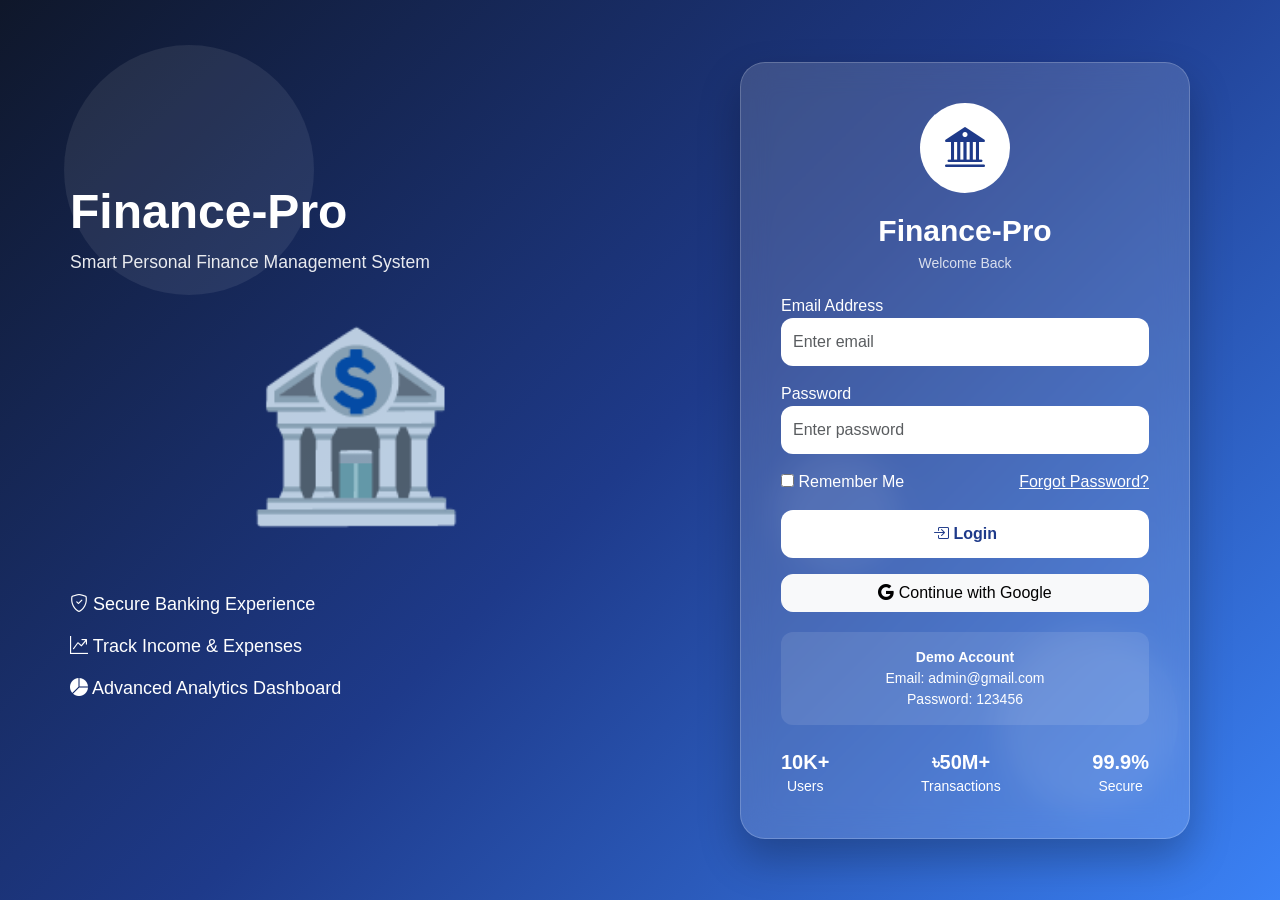
==== index.html @ d0c1fb9c "Too many major changes and add functional updates" ====
<!DOCTYPE html>
<html lang="en">

<head>
    <meta charset="UTF-8">
    <meta name="viewport" content="width=device-width, initial-scale=1.0">
    <title>Finance-Pro | Login</title>

    <link href="https://cdn.jsdelivr.net/npm/bootstrap@5.3.8/dist/css/bootstrap.min.css" rel="stylesheet">

    <link rel="stylesheet"
        href="https://cdn.jsdelivr.net/npm/bootstrap-icons@1.11.3/font/bootstrap-icons.min.css">

    <style>
        *{
            margin:0;
            padding:0;
            box-sizing:border-box;
        }

        body{
            min-height:100vh;
            font-family:'Segoe UI',sans-serif;
            background:linear-gradient(
                135deg,
                #0f172a,
                #1e3a8a,
                #3b82f6
            );
            overflow:hidden;
        }

        .circle{
            position:absolute;
            border-radius:50%;
            background:rgba(255,255,255,.08);
            animation:float 8s ease-in-out infinite;
        }

        .circle1{
            width:250px;
            height:250px;
            top:5%;
            left:5%;
        }

        .circle2{
            width:180px;
            height:180px;
            bottom:10%;
            right:8%;
            animation-delay:2s;
        }

        .circle3{
            width:120px;
            height:120px;
            top:50%;
            right:30%;
            animation-delay:4s;
        }

        @keyframes float{
            0%,100%{
                transform:translateY(0);
            }
            50%{
                transform:translateY(-25px);
            }
        }

        .login-page{
            min-height:100vh;
            display:flex;
            align-items:center;
            justify-content:center;
            padding:30px;
            position:relative;
            z-index:2;
        }

        .left-panel{
            flex:1;
            color:white;
            padding:40px;
        }

        .left-panel h1{
            font-size:3rem;
            font-weight:700;
        }

        .left-panel p{
            font-size:1.1rem;
            opacity:.9;
        }

        .feature-box{
            margin-top:30px;
        }

        .feature-box div{
            margin-bottom:15px;
            font-size:18px;
        }

        .illustration{
            font-size:180px;
            text-align:center;
            opacity:.9;
            animation:float 5s ease-in-out infinite;
        }

        .right-panel{
            flex:1;
            display:flex;
            justify-content:center;
        }

        .login-card{
            width:100%;
            max-width:450px;
            background:rgba(255,255,255,.15);
            backdrop-filter:blur(15px);
            border:1px solid rgba(255,255,255,.2);
            border-radius:25px;
            padding:40px;
            color:white;
            box-shadow:0 20px 40px rgba(0,0,0,.25);
        }

        .logo{
            text-align:center;
            margin-bottom:20px;
        }

        .logo-icon{
            width:90px;
            height:90px;
            margin:auto;
            border-radius:50%;
            display:flex;
            justify-content:center;
            align-items:center;
            font-size:40px;
            background:white;
            color:#1e3a8a;
        }

        .brand{
            margin-top:15px;
            font-size:30px;
            font-weight:700;
        }

        .subtitle{
            opacity:.8;
            font-size:14px;
        }

        .form-control{
            border:none;
            border-radius:12px;
            padding:12px;
        }

        .login-btn{
            background:white;
            color:#1e3a8a;
            border:none;
            border-radius:12px;
            padding:12px;
            font-weight:700;
        }

        .login-btn:hover{
            transform:translateY(-2px);
        }

        .google-btn{
            border-radius:12px;
        }

        .stats{
            display:flex;
            justify-content:space-between;
            text-align:center;
            margin-top:25px;
        }

        .stats h5{
            margin-bottom:0;
            font-weight:700;
        }

        .demo-box{
            margin-top:20px;
            padding:15px;
            background:rgba(255,255,255,.1);
            border-radius:12px;
            text-align:center;
            font-size:14px;
        }

        @media(max-width:991px){

            .left-panel{
                display:none;
            }

            .right-panel{
                flex:unset;
                width:100%;
            }
        }
    </style>
</head>

<body>

    <div class="circle circle1"></div>
    <div class="circle circle2"></div>
    <div class="circle circle3"></div>

    <div class="login-page">

        <div class="left-panel">

            <h1>Finance-Pro</h1>

            <p>
                Smart Personal Finance Management System
            </p>

            <div class="illustration">
                🏦
            </div>

            <div class="feature-box">

                <div>
                    <i class="bi bi-shield-check"></i>
                    Secure Banking Experience
                </div>

                <div>
                    <i class="bi bi-graph-up-arrow"></i>
                    Track Income & Expenses
                </div>

                <div>
                    <i class="bi bi-pie-chart-fill"></i>
                    Advanced Analytics Dashboard
                </div>

            </div>

        </div>

        <div class="right-panel">

            <div class="login-card">

                <div class="logo">

                    <div class="logo-icon">
                        <i class="bi bi-bank2"></i>
                    </div>

                    <div class="brand">
                        Finance-Pro
                    </div>

                    <div class="subtitle">
                        Welcome Back
                    </div>

                </div>

                <div class="mb-3">

                    <label>Email Address</label>

                    <input
                    id="email"
                    type="email"
                    class="form-control"
                    placeholder="Enter email">

                </div>

                <div class="mb-3">

                    <label>Password</label>

                    <input
                    id="password"
                    type="password"
                    class="form-control"
                    placeholder="Enter password">

                </div>

                <div class="d-flex justify-content-between mb-3">

                    <div>

                        <input type="checkbox">

                        Remember Me

                    </div>

                    <a href="#" class="text-white">
                        Forgot Password?
                    </a>

                </div>

                <button
                id="loginBtn"
                class="btn login-btn w-100">

                    <i class="bi bi-box-arrow-in-right"></i>

                    Login

                </button>

                <button
                class="btn btn-light w-100 mt-3 google-btn">

                    <i class="bi bi-google"></i>

                    Continue with Google

                </button>

                <div class="demo-box">

                    <strong>Demo Account</strong>

                    <br>

                    Email: admin@gmail.com

                    <br>

                    Password: 123456

                </div>

                <div class="stats">

                    <div>
                        <h5>10K+</h5>
                        <small>Users</small>
                    </div>

                    <div>
                        <h5>৳50M+</h5>
                        <small>Transactions</small>
                    </div>

                    <div>
                        <h5>99.9%</h5>
                        <small>Secure</small>
                    </div>

                </div>

            </div>

        </div>

    </div>

    <script src="js/auth.js"></script>

</body>

</html>
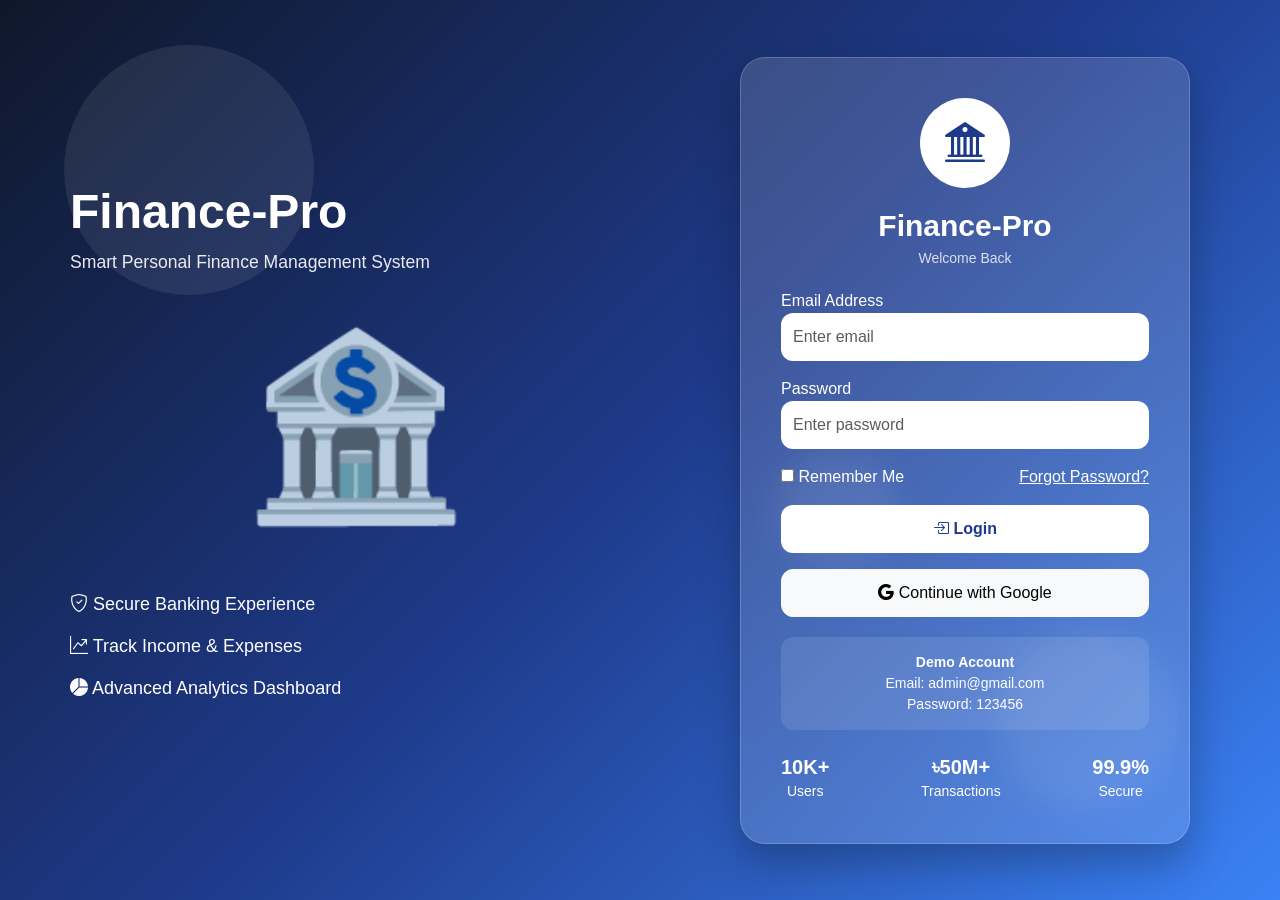
==== commit 23334d8e: "just making the responsive web in the login page" ====
--- a/index.html
+++ b/index.html
@@ -1,4 +1,3 @@
-
 <!DOCTYPE html>
 <html lang="en">
 
@@ -9,212 +8,10 @@
 
     <link href="https://cdn.jsdelivr.net/npm/bootstrap@5.3.8/dist/css/bootstrap.min.css" rel="stylesheet">
 
-    <link rel="stylesheet"
-        href="https://cdn.jsdelivr.net/npm/bootstrap-icons@1.11.3/font/bootstrap-icons.min.css">
+    <link rel="stylesheet" href="https://cdn.jsdelivr.net/npm/bootstrap-icons@1.11.3/font/bootstrap-icons.min.css">
 
-    <style>
-        *{
-            margin:0;
-            padding:0;
-            box-sizing:border-box;
-        }
+    <link rel="stylesheet" href="styles.css">
 
-        body{
-            min-height:100vh;
-            font-family:'Segoe UI',sans-serif;
-            background:linear-gradient(
-                135deg,
-                #0f172a,
-                #1e3a8a,
-                #3b82f6
-            );
-            overflow:hidden;
-        }
-
-        .circle{
-            position:absolute;
-            border-radius:50%;
-            background:rgba(255,255,255,.08);
-            animation:float 8s ease-in-out infinite;
-        }
-
-        .circle1{
-            width:250px;
-            height:250px;
-            top:5%;
-            left:5%;
-        }
-
-        .circle2{
-            width:180px;
-            height:180px;
-            bottom:10%;
-            right:8%;
-            animation-delay:2s;
-        }
-
-        .circle3{
-            width:120px;
-            height:120px;
-            top:50%;
-            right:30%;
-            animation-delay:4s;
-        }
-
-        @keyframes float{
-            0%,100%{
-                transform:translateY(0);
-            }
-            50%{
-                transform:translateY(-25px);
-            }
-        }
-
-        .login-page{
-            min-height:100vh;
-            display:flex;
-            align-items:center;
-            justify-content:center;
-            padding:30px;
-            position:relative;
-            z-index:2;
-        }
-
-        .left-panel{
-            flex:1;
-            color:white;
-            padding:40px;
-        }
-
-        .left-panel h1{
-            font-size:3rem;
-            font-weight:700;
-        }
-
-        .left-panel p{
-            font-size:1.1rem;
-            opacity:.9;
-        }
-
-        .feature-box{
-            margin-top:30px;
-        }
-
-        .feature-box div{
-            margin-bottom:15px;
-            font-size:18px;
-        }
-
-        .illustration{
-            font-size:180px;
-            text-align:center;
-            opacity:.9;
-            animation:float 5s ease-in-out infinite;
-        }
-
-        .right-panel{
-            flex:1;
-            display:flex;
-            justify-content:center;
-        }
-
-        .login-card{
-            width:100%;
-            max-width:450px;
-            background:rgba(255,255,255,.15);
-            backdrop-filter:blur(15px);
-            border:1px solid rgba(255,255,255,.2);
-            border-radius:25px;
-            padding:40px;
-            color:white;
-            box-shadow:0 20px 40px rgba(0,0,0,.25);
-        }
-
-        .logo{
-            text-align:center;
-            margin-bottom:20px;
-        }
-
-        .logo-icon{
-            width:90px;
-            height:90px;
-            margin:auto;
-            border-radius:50%;
-            display:flex;
-            justify-content:center;
-            align-items:center;
-            font-size:40px;
-            background:white;
-            color:#1e3a8a;
-        }
-
-        .brand{
-            margin-top:15px;
-            font-size:30px;
-            font-weight:700;
-        }
-
-        .subtitle{
-            opacity:.8;
-            font-size:14px;
-        }
-
-        .form-control{
-            border:none;
-            border-radius:12px;
-            padding:12px;
-        }
-
-        .login-btn{
-            background:white;
-            color:#1e3a8a;
-            border:none;
-            border-radius:12px;
-            padding:12px;
-            font-weight:700;
-        }
-
-        .login-btn:hover{
-            transform:translateY(-2px);
-        }
-
-        .google-btn{
-            border-radius:12px;
-        }
-
-        .stats{
-            display:flex;
-            justify-content:space-between;
-            text-align:center;
-            margin-top:25px;
-        }
-
-        .stats h5{
-            margin-bottom:0;
-            font-weight:700;
-        }
-
-        .demo-box{
-            margin-top:20px;
-            padding:15px;
-            background:rgba(255,255,255,.1);
-            border-radius:12px;
-            text-align:center;
-            font-size:14px;
-        }
-
-        @media(max-width:991px){
-
-            .left-panel{
-                display:none;
-            }
-
-            .right-panel{
-                flex:unset;
-                width:100%;
-            }
-        }
-    </style>
 </head>
 
 <body>
@@ -224,6 +21,7 @@
     <div class="circle circle3"></div>
 
     <div class="login-page">
+
 
         <div class="left-panel">
 
@@ -282,11 +80,7 @@
 
                     <label>Email Address</label>
 
-                    <input
-                    id="email"
-                    type="email"
-                    class="form-control"
-                    placeholder="Enter email">
+                    <input id="email" type="email" class="form-control" placeholder="Enter email">
 
                 </div>
 
@@ -294,11 +88,7 @@
 
                     <label>Password</label>
 
-                    <input
-                    id="password"
-                    type="password"
-                    class="form-control"
-                    placeholder="Enter password">
+                    <input id="password" type="password" class="form-control" placeholder="Enter password">
 
                 </div>
 
@@ -318,9 +108,7 @@
 
                 </div>
 
-                <button
-                id="loginBtn"
-                class="btn login-btn w-100">
+                <button id="loginBtn" class="btn login-btn w-100">
 
                     <i class="bi bi-box-arrow-in-right"></i>
 
@@ -328,8 +116,7 @@
 
                 </button>
 
-                <button
-                class="btn btn-light w-100 mt-3 google-btn">
+                <button class="btn btn-light w-100 mt-3 google-btn">
 
                     <i class="bi bi-google"></i>
 
@@ -380,4 +167,4 @@
 
 </body>
 
-</html>
+</html>
--- a/styles.css
+++ b/styles.css
@@ -0,0 +1,376 @@
+
+*{
+    margin:0;
+    padding:0;
+    box-sizing:border-box;
+}
+
+body{
+    min-height:100vh;
+    font-family:'Segoe UI',sans-serif;
+
+    background:linear-gradient(
+        135deg,
+        #0f172a,
+        #1e3a8a,
+        #3b82f6
+    );
+
+    overflow-x:hidden;
+    overflow-y:auto;
+}
+
+/* Floating Background */
+
+.circle{
+    position:absolute;
+    border-radius:50%;
+    background:rgba(255,255,255,.08);
+    animation:float 8s ease-in-out infinite;
+}
+
+.circle1{
+    width:250px;
+    height:250px;
+    top:5%;
+    left:5%;
+}
+
+.circle2{
+    width:180px;
+    height:180px;
+    bottom:10%;
+    right:8%;
+    animation-delay:2s;
+}
+
+.circle3{
+    width:120px;
+    height:120px;
+    top:50%;
+    right:30%;
+    animation-delay:4s;
+}
+
+@keyframes float{
+
+    0%,100%{
+        transform:translateY(0);
+    }
+
+    50%{
+        transform:translateY(-25px);
+    }
+
+}
+
+.login-page{
+
+    min-height:100vh;
+
+    display:flex;
+
+    align-items:center;
+
+    justify-content:center;
+
+    padding:30px;
+
+    position:relative;
+
+    z-index:2;
+}
+
+/* Left Side */
+
+.left-panel{
+
+    flex:1;
+
+    color:white;
+
+    padding:40px;
+}
+
+.left-panel h1{
+
+    font-size:3rem;
+
+    font-weight:700;
+}
+
+.left-panel p{
+
+    font-size:1.1rem;
+
+    opacity:.9;
+}
+
+.feature-box{
+
+    margin-top:30px;
+}
+
+.feature-box div{
+
+    margin-bottom:15px;
+
+    font-size:18px;
+}
+
+.illustration{
+
+    font-size:180px;
+
+    text-align:center;
+
+    opacity:.9;
+
+    animation:float 5s ease-in-out infinite;
+}
+
+/* Right Side */
+
+.right-panel{
+
+    flex:1;
+
+    display:flex;
+
+    justify-content:center;
+}
+
+.login-card{
+
+    width:100%;
+
+    max-width:450px;
+
+    background:rgba(255,255,255,.15);
+
+    backdrop-filter:blur(15px);
+
+    border:1px solid rgba(255,255,255,.2);
+
+    border-radius:25px;
+
+    padding:40px;
+
+    color:white;
+
+    box-shadow:0 20px 40px rgba(0,0,0,.25);
+}
+
+.logo{
+
+    text-align:center;
+
+    margin-bottom:20px;
+}
+
+.logo-icon{
+
+    width:90px;
+
+    height:90px;
+
+    margin:auto;
+
+    border-radius:50%;
+
+    display:flex;
+
+    justify-content:center;
+
+    align-items:center;
+
+    font-size:40px;
+
+    background:white;
+
+    color:#1e3a8a;
+}
+
+.brand{
+
+    margin-top:15px;
+
+    font-size:30px;
+
+    font-weight:700;
+}
+
+.subtitle{
+
+    opacity:.8;
+
+    font-size:14px;
+}
+
+.form-control{
+
+    border:none;
+
+    border-radius:12px;
+
+    padding:12px;
+}
+
+.login-btn{
+
+    background:white;
+
+    color:#1e3a8a;
+
+    border:none;
+
+    border-radius:12px;
+
+    height:48px;
+
+    font-weight:700;
+}
+
+.google-btn{
+
+    border-radius:12px;
+
+    height:48px;
+}
+
+.stats{
+
+    display:flex;
+
+    justify-content:space-between;
+
+    text-align:center;
+
+    margin-top:25px;
+}
+
+.stats h5{
+
+    margin-bottom:0;
+
+    font-weight:700;
+}
+
+.demo-box{
+
+    margin-top:20px;
+
+    padding:15px;
+
+    background:rgba(255,255,255,.1);
+
+    border-radius:12px;
+
+    text-align:center;
+
+    font-size:14px;
+}
+
+/* Tablet */
+
+@media(max-width:991px){
+
+    .left-panel{
+
+        display:none;
+    }
+
+    .right-panel{
+
+        width:100%;
+    }
+
+    .login-card{
+
+        width:95%;
+
+        max-width:500px;
+    }
+
+}
+
+/* Mobile */
+
+@media(max-width:768px){
+
+    .login-page{
+
+        min-height:auto;
+
+        padding:20px 15px;
+    }
+
+    .login-card{
+
+        width:100%;
+
+        max-width:100%;
+
+        padding:25px;
+    }
+
+    .logo-icon{
+
+        width:70px;
+        height:70px;
+
+        font-size:30px;
+    }
+
+    .brand{
+
+        font-size:2rem;
+    }
+
+    .stats{
+
+        gap:10px;
+    }
+
+}
+
+/* Small Mobile */
+
+@media(max-width:480px){
+
+    .login-card{
+
+        padding:20px;
+    }
+
+    .brand{
+
+        font-size:1.7rem;
+    }
+
+    .stats{
+
+        flex-wrap:wrap;
+
+        justify-content:center;
+
+        gap:15px;
+    }
+
+    .stats div{
+
+        flex:1 1 30%;
+
+        min-width:80px;
+    }
+
+    .d-flex.justify-content-between{
+
+        flex-direction:column;
+
+        gap:10px;
+
+        align-items:flex-start;
+    }
+
+}
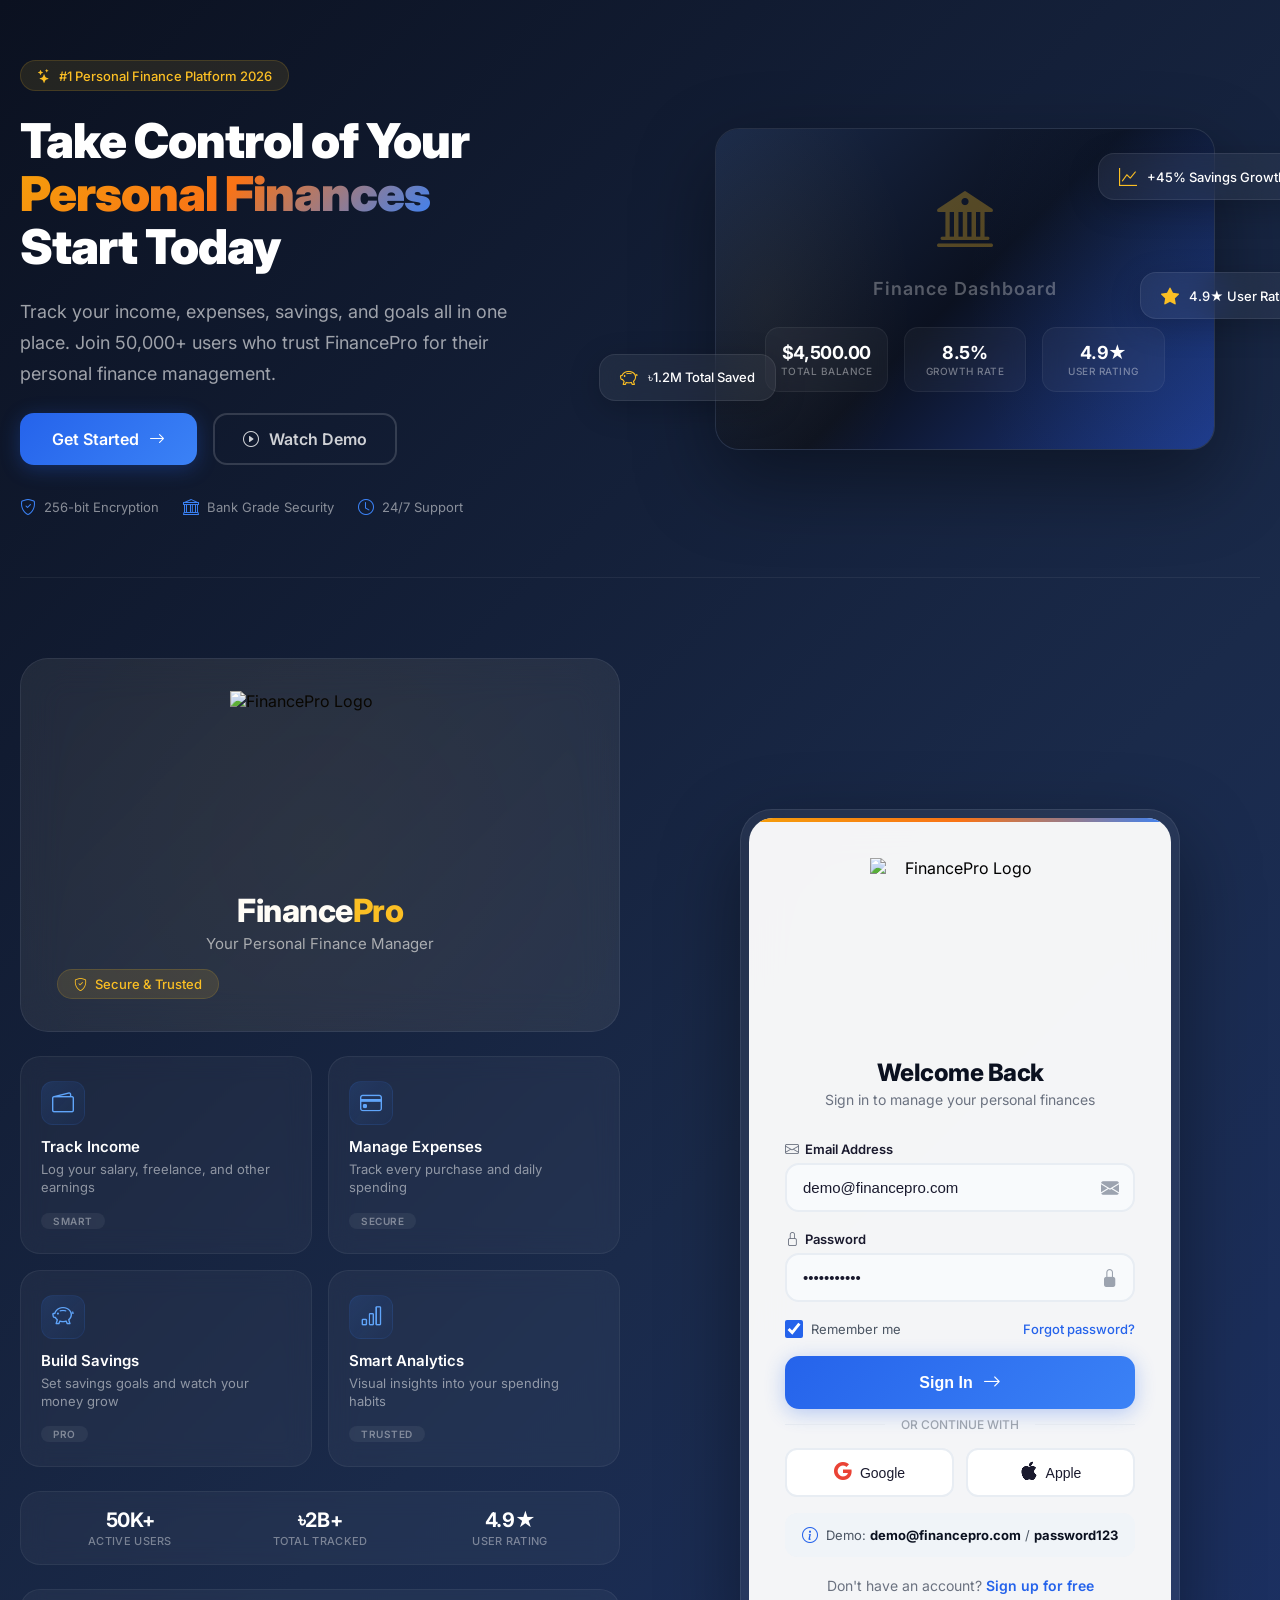
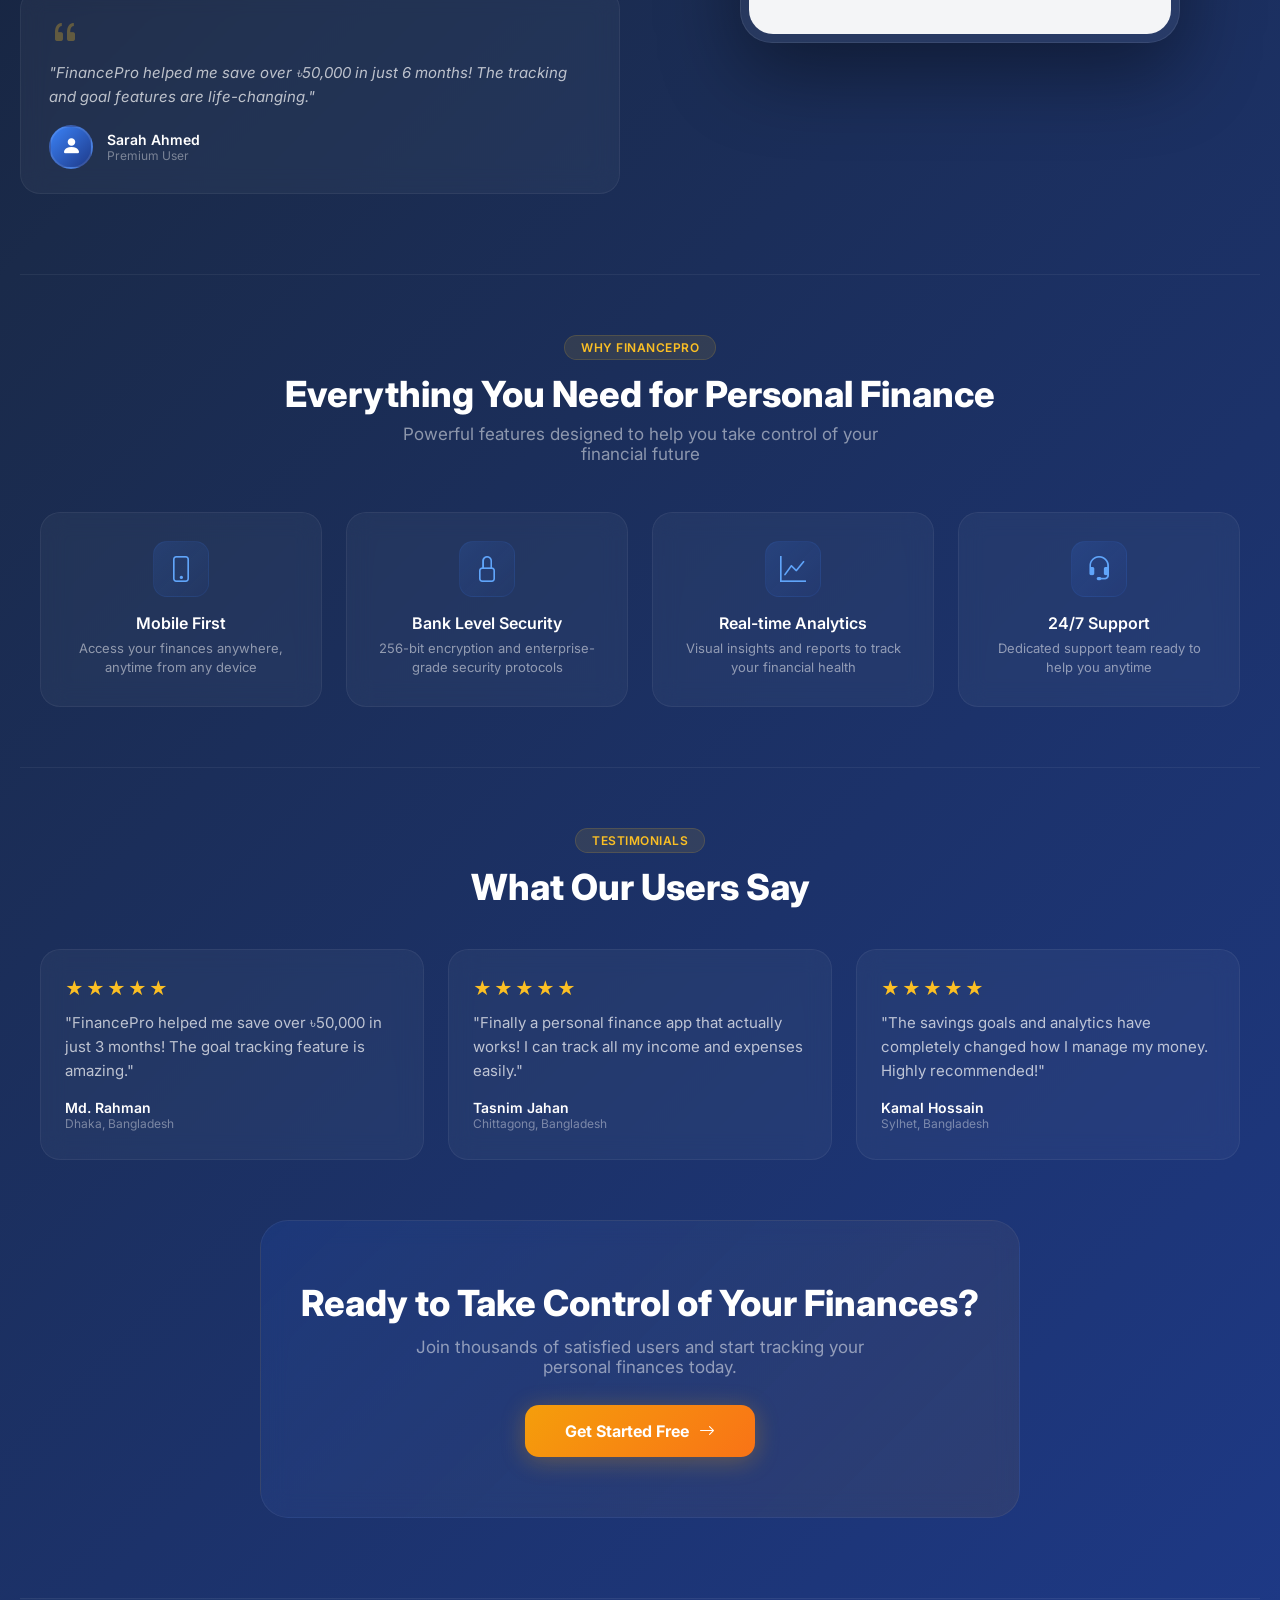
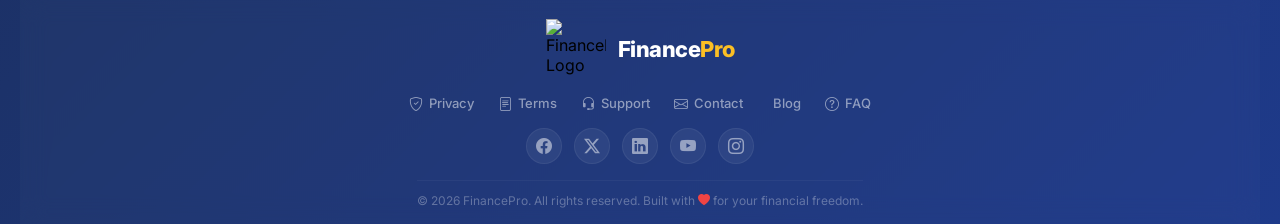
==== commit 8afcb2d6: "change the login page interface" ====
--- a/index.html
+++ b/index.html
@@ -4,167 +4,313 @@
 <head>
     <meta charset="UTF-8">
     <meta name="viewport" content="width=device-width, initial-scale=1.0">
-    <title>Finance-Pro | Login</title>
-
-    <link href="https://cdn.jsdelivr.net/npm/bootstrap@5.3.8/dist/css/bootstrap.min.css" rel="stylesheet">
-
+    <title>FinancePro - Login</title>
+
+    <!-- Tailwind CSS -->
+    <script src="https://cdn.tailwindcss.com"></script>
+
+    <!-- Bootstrap Icons -->
     <link rel="stylesheet" href="https://cdn.jsdelivr.net/npm/bootstrap-icons@1.11.3/font/bootstrap-icons.min.css">
 
-    <link rel="stylesheet" href="styles.css">
-
+    <!-- Google Fonts -->
+    <link href="https://fonts.googleapis.com/css2?family=Inter:wght@300;400;500;600;700;800;900&display=swap" rel="stylesheet">
+
+    <!-- Custom CSS -->
+    <link rel="stylesheet" href="css/login.css">
 </head>
 
 <body>
 
-    <div class="circle circle1"></div>
-    <div class="circle circle2"></div>
-    <div class="circle circle3"></div>
-
-    <div class="login-page">
-
-
-        <div class="left-panel">
-
-            <h1>Finance-Pro</h1>
-
-            <p>
-                Smart Personal Finance Management System
-            </p>
-
-            <div class="illustration">
-                🏦
-            </div>
-
-            <div class="feature-box">
-
-                <div>
-                    <i class="bi bi-shield-check"></i>
-                    Secure Banking Experience
-                </div>
-
-                <div>
-                    <i class="bi bi-graph-up-arrow"></i>
-                    Track Income & Expenses
-                </div>
-
-                <div>
-                    <i class="bi bi-pie-chart-fill"></i>
-                    Advanced Analytics Dashboard
-                </div>
-
-            </div>
-
+    <div class="page-wrapper">
+
+        <!-- Hero Section -->
+        <section class="hero-section">
+            <div class="hero-content">
+                <div class="hero-badge">
+                    <i class="bi bi-stars"></i>
+                    <span>#1 Personal Finance Platform 2026</span>
+                </div>
+                <h1 class="hero-title">
+                    Take Control of Your <span class="text-gradient">Personal Finances</span><br>
+                    Start Today
+                </h1>
+                <p class="hero-subtitle">
+                    Track your income, expenses, savings, and goals all in one place.
+                    Join 50,000+ users who trust FinancePro for their personal finance management.
+                </p>
+                <div class="hero-actions">
+                    <a href="#main" class="hero-btn-primary" id="getStartedBtn">
+                        Get Started <i class="bi bi-arrow-right"></i>
+                    </a>
+                    <a href="#features" class="hero-btn-secondary">
+                        <i class="bi bi-play-circle"></i> Watch Demo
+                    </a>
+                </div>
+                <div class="hero-trust">
+                    <div class="trust-item"><i class="bi bi-shield-check"></i><span>256-bit Encryption</span></div>
+                    <div class="trust-item"><i class="bi bi-bank"></i><span>Bank Grade Security</span></div>
+                    <div class="trust-item"><i class="bi bi-clock"></i><span>24/7 Support</span></div>
+                </div>
+            </div>
+            <div class="hero-visual">
+                <div class="hero-float-card float-card-1"><i class="bi bi-graph-up"></i><span>+45% Savings Growth</span></div>
+                <div class="hero-float-card float-card-2"><i class="bi bi-piggy-bank"></i><span>৳1.2M Total Saved</span></div>
+                <div class="hero-float-card float-card-3"><i class="bi bi-star-fill"></i><span>4.9★ User Rating</span></div>
+                <div class="hero-image-wrapper">
+                    <div class="hero-image-placeholder">
+                        <div class="placeholder-content">
+                            <i class="bi bi-bank2"></i>
+                            <span>Finance Dashboard</span>
+                            <div class="placeholder-stats">
+                                <div class="stat-box"><span class="stat-number-hero">$4,500.00</span><span class="stat-label-hero">Total Balance</span></div>
+                                <div class="stat-box"><span class="stat-number-hero">8.5%</span><span class="stat-label-hero">Growth Rate</span></div>
+                                <div class="stat-box"><span class="stat-number-hero">4.9★</span><span class="stat-label-hero">User Rating</span></div>
+                            </div>
+                        </div>
+                    </div>
+                </div>
+            </div>
+        </section>
+
+        <!-- Main Container -->
+        <div class="main-container" id="main">
+
+            <!-- Left Side -->
+            <div class="features-section" id="features">
+                <div class="feature-card welcome-card">
+                    <div class="welcome-icon-wrapper">
+                        <div class="welcome-icon no-bg">
+                            <img src="assets/icons/logo.png" alt="FinancePro Logo" class="custom-logo">
+                        </div>
+                    </div>
+                    <h1 class="welcome-title">Finance<span>Pro</span></h1>
+                    <p class="welcome-subtitle">Your Personal Finance Manager</p>
+                    <div class="welcome-badge"><i class="bi bi-shield-check"></i><span>Secure &amp; Trusted</span></div>
+                </div>
+
+                <div class="features-grid">
+                    <div class="feature-card-3d" data-tilt>
+                        <div class="card-3d-inner">
+                            <div class="card-icon"><i class="bi bi-wallet2"></i></div>
+                            <h3>Track Income</h3>
+                            <p>Log your salary, freelance, and other earnings</p>
+                            <span class="card-tag">Smart</span>
+                        </div>
+                    </div>
+                    <div class="feature-card-3d" data-tilt>
+                        <div class="card-3d-inner">
+                            <div class="card-icon"><i class="bi bi-credit-card"></i></div>
+                            <h3>Manage Expenses</h3>
+                            <p>Track every purchase and daily spending</p>
+                            <span class="card-tag">Secure</span>
+                        </div>
+                    </div>
+                    <div class="feature-card-3d" data-tilt>
+                        <div class="card-3d-inner">
+                            <div class="card-icon"><i class="bi bi-piggy-bank"></i></div>
+                            <h3>Build Savings</h3>
+                            <p>Set savings goals and watch your money grow</p>
+                            <span class="card-tag">Pro</span>
+                        </div>
+                    </div>
+                    <div class="feature-card-3d" data-tilt>
+                        <div class="card-3d-inner">
+                            <div class="card-icon"><i class="bi bi-bar-chart"></i></div>
+                            <h3>Smart Analytics</h3>
+                            <p>Visual insights into your spending habits</p>
+                            <span class="card-tag">Trusted</span>
+                        </div>
+                    </div>
+                </div>
+
+                <div class="stats-bar">
+                    <div class="stat-item"><span class="stat-number">50K+</span><span class="stat-label">Active Users</span></div>
+                    <div class="stat-item"><span class="stat-number">৳2B+</span><span class="stat-label">Total Tracked</span></div>
+                    <div class="stat-item"><span class="stat-number">4.9★</span><span class="stat-label">User Rating</span></div>
+                </div>
+
+                <div class="testimonial-card">
+                    <div class="testimonial-quote"><i class="bi bi-quote"></i></div>
+                    <p class="testimonial-text">"FinancePro helped me save over ৳50,000 in just 6 months! The tracking and goal features are life-changing."</p>
+                    <div class="testimonial-author">
+                        <div class="testimonial-avatar-placeholder"><i class="bi bi-person-fill"></i></div>
+                        <div><span class="author-name">Sarah Ahmed</span><span class="author-role">Premium User</span></div>
+                    </div>
+                </div>
+            </div>
+
+            <!-- Right Side - Login -->
+            <div class="login-wrapper">
+                <div class="login-card-3d" data-tilt data-tilt-glare data-tilt-max-glare="0.3">
+                    <div class="login-card-inner">
+                        <div class="login-header">
+                            <div class="login-brand-wrapper">
+                                <div class="login-brand-icon no-bg">
+                                    <img src="assets/icons/logo.png" alt="FinancePro Logo" class="login-logo-img">
+                                </div>
+                            </div>
+                            <h2>Welcome Back</h2>
+                            <p>Sign in to manage your personal finances</p>
+                        </div>
+
+                        <form id="loginForm" onsubmit="handleLogin(event)" class="login-form">
+                            <div class="form-group">
+                                <label><i class="bi bi-envelope"></i> Email Address</label>
+                                <div class="input-group-3d">
+                                    <input type="email" id="emailInput" value="demo@financepro.com" placeholder="Enter your email" required>
+                                    <i class="bi bi-envelope-fill input-icon"></i>
+                                </div>
+                            </div>
+                            <div class="form-group">
+                                <label><i class="bi bi-lock"></i> Password</label>
+                                <div class="input-group-3d">
+                                    <input type="password" id="passwordInput" value="password123" placeholder="Enter your password" required>
+                                    <i class="bi bi-lock-fill input-icon"></i>
+                                </div>
+                            </div>
+                            <div class="form-options-3d">
+                                <label class="checkbox-3d"><input type="checkbox" id="rememberMe" checked><span>Remember me</span></label>
+                                <a href="#">Forgot password?</a>
+                            </div>
+                            <div id="loginError" class="error-message-3d"><i class="bi bi-exclamation-circle"></i> Invalid email or password</div>
+                            <button type="submit" class="login-btn-3d"><span>Sign In</span><i class="bi bi-arrow-right"></i></button>
+                        </form>
+
+                        <div class="divider-3d"><span>Or continue with</span></div>
+                        <div class="social-login-3d">
+                            <button class="social-btn google" onclick="alert('Google login coming soon!')"><i class="bi bi-google"></i><span>Google</span></button>
+                            <button class="social-btn apple" onclick="alert('Apple login coming soon!')"><i class="bi bi-apple"></i><span>Apple</span></button>
+                        </div>
+                        <div class="demo-box-3d"><i class="bi bi-info-circle"></i><span>Demo: <strong>demo@financepro.com</strong> / <strong>password123</strong></span></div>
+                        <div class="login-footer-3d">Don't have an account? <a href="#">Sign up for free</a></div>
+                    </div>
+                </div>
+            </div>
         </div>
 
-        <div class="right-panel">
-
-            <div class="login-card">
-
-                <div class="logo">
-
-                    <div class="logo-icon">
-                        <i class="bi bi-bank2"></i>
-                    </div>
-
-                    <div class="brand">
-                        Finance-Pro
-                    </div>
-
-                    <div class="subtitle">
-                        Welcome Back
-                    </div>
-
-                </div>
-
-                <div class="mb-3">
-
-                    <label>Email Address</label>
-
-                    <input id="email" type="email" class="form-control" placeholder="Enter email">
-
-                </div>
-
-                <div class="mb-3">
-
-                    <label>Password</label>
-
-                    <input id="password" type="password" class="form-control" placeholder="Enter password">
-
-                </div>
-
-                <div class="d-flex justify-content-between mb-3">
-
-                    <div>
-
-                        <input type="checkbox">
-
-                        Remember Me
-
-                    </div>
-
-                    <a href="#" class="text-white">
-                        Forgot Password?
-                    </a>
-
-                </div>
-
-                <button id="loginBtn" class="btn login-btn w-100">
-
-                    <i class="bi bi-box-arrow-in-right"></i>
-
-                    Login
-
-                </button>
-
-                <button class="btn btn-light w-100 mt-3 google-btn">
-
-                    <i class="bi bi-google"></i>
-
-                    Continue with Google
-
-                </button>
-
-                <div class="demo-box">
-
-                    <strong>Demo Account</strong>
-
-                    <br>
-
-                    Email: admin@gmail.com
-
-                    <br>
-
-                    Password: 123456
-
-                </div>
-
-                <div class="stats">
-
-                    <div>
-                        <h5>10K+</h5>
-                        <small>Users</small>
-                    </div>
-
-                    <div>
-                        <h5>৳50M+</h5>
-                        <small>Transactions</small>
-                    </div>
-
-                    <div>
-                        <h5>99.9%</h5>
-                        <small>Secure</small>
-                    </div>
-
-                </div>
-
-            </div>
-
-        </div>
-
+        <!-- Showcase -->
+        <section class="showcase-section">
+            <div class="showcase-header">
+                <span class="showcase-tag">Why FinancePro</span>
+                <h2>Everything You Need for Personal Finance</h2>
+                <p>Powerful features designed to help you take control of your financial future</p>
+            </div>
+            <div class="showcase-grid">
+                <div class="showcase-item"><div class="showcase-icon"><i class="bi bi-phone"></i></div><h4>Mobile First</h4><p>Access your finances anywhere, anytime from any device</p></div>
+                <div class="showcase-item"><div class="showcase-icon"><i class="bi bi-lock"></i></div><h4>Bank Level Security</h4><p>256-bit encryption and enterprise-grade security protocols</p></div>
+                <div class="showcase-item"><div class="showcase-icon"><i class="bi bi-graph-up"></i></div><h4>Real-time Analytics</h4><p>Visual insights and reports to track your financial health</p></div>
+                <div class="showcase-item"><div class="showcase-icon"><i class="bi bi-headset"></i></div><h4>24/7 Support</h4><p>Dedicated support team ready to help you anytime</p></div>
+            </div>
+        </section>
+
+        <!-- Testimonials -->
+        <section class="testimonials-section">
+            <div class="testimonials-header"><span class="testimonials-tag">Testimonials</span><h2>What Our Users Say</h2></div>
+            <div class="testimonials-grid">
+                <div class="testimonial-card-3d" data-tilt>
+                    <div class="testimonial-stars">★★★★★</div>
+                    <p>"FinancePro helped me save over ৳50,000 in just 3 months! The goal tracking feature is amazing."</p>
+                    <div class="testimonial-user"><span class="user-name">Md. Rahman</span><span class="user-location">Dhaka, Bangladesh</span></div>
+                </div>
+                <div class="testimonial-card-3d" data-tilt>
+                    <div class="testimonial-stars">★★★★★</div>
+                    <p>"Finally a personal finance app that actually works! I can track all my income and expenses easily."</p>
+                    <div class="testimonial-user"><span class="user-name">Tasnim Jahan</span><span class="user-location">Chittagong, Bangladesh</span></div>
+                </div>
+                <div class="testimonial-card-3d" data-tilt>
+                    <div class="testimonial-stars">★★★★★</div>
+                    <p>"The savings goals and analytics have completely changed how I manage my money. Highly recommended!"</p>
+                    <div class="testimonial-user"><span class="user-name">Kamal Hossain</span><span class="user-location">Sylhet, Bangladesh</span></div>
+                </div>
+            </div>
+        </section>
+
+        <!-- CTA -->
+        <section class="cta-section">
+            <div class="cta-content">
+                <h2>Ready to Take Control of Your Finances?</h2>
+                <p>Join thousands of satisfied users and start tracking your personal finances today.</p>
+                <a href="#main" class="cta-btn" id="ctaGetStarted">Get Started Free <i class="bi bi-arrow-right"></i></a>
+            </div>
+        </section>
+
+        <!-- Footer -->
+        <footer class="main-footer">
+            <div class="footer-container">
+                <div class="footer-brand">
+                    <div class="footer-brand-icon no-bg"><img src="assets/icons/logo.png" alt="FinancePro Logo" class="footer-logo-img"></div>
+                    <span class="footer-brand-text">Finance<span>Pro</span></span>
+                </div>
+                <div class="footer-links">
+                    <a href="#"><i class="bi bi-shield-check"></i> Privacy</a>
+                    <a href="#"><i class="bi bi-file-text"></i> Terms</a>
+                    <a href="#"><i class="bi bi-headset"></i> Support</a>
+                    <a href="#"><i class="bi bi-envelope"></i> Contact</a>
+                    <a href="#"><i class="bi bi-blog"></i> Blog</a>
+                    <a href="#"><i class="bi bi-question-circle"></i> FAQ</a>
+                </div>
+                <div class="footer-social">
+                    <a href="#" aria-label="Facebook"><i class="bi bi-facebook"></i></a>
+                    <a href="#" aria-label="Twitter"><i class="bi bi-twitter-x"></i></a>
+                    <a href="#" aria-label="LinkedIn"><i class="bi bi-linkedin"></i></a>
+                    <a href="#" aria-label="YouTube"><i class="bi bi-youtube"></i></a>
+                    <a href="#" aria-label="Instagram"><i class="bi bi-instagram"></i></a>
+                </div>
+                <div class="footer-bottom"><p>&copy; 2026 FinancePro. All rights reserved. Built with <i class="bi bi-heart-fill text-red-500"></i> for your financial freedom.</p></div>
+            </div>
+        </footer>
     </div>
 
-    <script src="js/auth.js"></script>
-
+    <script src="https://cdnjs.cloudflare.com/ajax/libs/vanilla-tilt/1.8.1/vanilla-tilt.min.js"></script>
+    <script src="js/app.js"></script>
+    <script>
+        // 3D Tilt Effect
+        document.addEventListener('DOMContentLoaded', function() {
+            document.querySelectorAll('.feature-card-3d, .testimonial-card-3d').forEach(card => {
+                VanillaTilt.init(card, { max: 8, speed: 300, glare: false, scale: 1.05, perspective: 800 });
+            });
+            const loginCard = document.querySelector('.login-card-3d');
+            if (loginCard) {
+                VanillaTilt.init(loginCard, { max: 12, speed: 400, glare: true, 'max-glare': 0.15, scale: 1.02, perspective: 1000 });
+            }
+        });
+
+        // Login Handler
+        function handleLogin(e) {
+            e.preventDefault();
+            const email = document.getElementById('emailInput').value.trim();
+            const password = document.getElementById('passwordInput').value.trim();
+            const errorDiv = document.getElementById('loginError');
+
+            if (email === 'demo@financepro.com' && password === 'password123') {
+                localStorage.setItem('isLoggedIn', 'true');
+                localStorage.setItem('userEmail', email);
+                localStorage.setItem('userName', 'Nayeem');
+                window.location.href = 'pages/dashboard.html';
+            } else {
+                errorDiv.classList.add('show');
+                errorDiv.innerHTML = '<i class="bi bi-exclamation-circle"></i> Invalid email or password. Please try again.';
+                document.getElementById('loginForm').style.animation = 'shake 0.5s ease';
+                setTimeout(() => { document.getElementById('loginForm').style.animation = ''; }, 500);
+            }
+        }
+
+        // Get Started Buttons
+        document.addEventListener('DOMContentLoaded', function() {
+            if (localStorage.getItem('isLoggedIn') === 'true') {
+                window.location.href = 'pages/dashboard.html';
+            }
+            document.querySelectorAll('#getStartedBtn, #ctaGetStarted').forEach(btn => {
+                btn.addEventListener('click', function(e) {
+                    e.preventDefault();
+                    document.getElementById('main').scrollIntoView({ behavior: 'smooth', block: 'start' });
+                    setTimeout(() => document.getElementById('emailInput').focus(), 800);
+                });
+            });
+            document.querySelectorAll('#emailInput, #passwordInput').forEach(input => {
+                input.addEventListener('input', function() { document.getElementById('loginError').classList.remove('show'); });
+            });
+        });
+    </script>
 </body>
-
 </html>
--- a/css/login.css
+++ b/css/login.css
@@ -0,0 +1,1930 @@
+/* ===== RESET & BASE ===== */
+* {
+    margin: 0;
+    padding: 0;
+    box-sizing: border-box;
+}
+
+html,
+body {
+    font-family: 'Inter', -apple-system, BlinkMacSystemFont, 'Segoe UI', Roboto, sans-serif;
+    min-height: 100vh;
+    background: linear-gradient(135deg, #0b1120 0%, #1a2a4a 40%, #1e3a8a 100%);
+    overflow-x: hidden;
+    scroll-behavior: smooth;
+}
+
+/* ===== PAGE WRAPPER ===== */
+.page-wrapper {
+    display: flex;
+    flex-direction: column;
+    min-height: 100vh;
+    padding: 20px 20px 0 20px;
+}
+
+/* ===== HERO SECTION ===== */
+.hero-section {
+    display: grid;
+    grid-template-columns: 1fr 1fr;
+    gap: 60px;
+    max-width: 1280px;
+    margin: 0 auto 60px auto;
+    padding: 40px 0 60px 0;
+    align-items: center;
+    border-bottom: 1px solid rgba(255, 255, 255, 0.06);
+}
+
+.hero-content {
+    display: flex;
+    flex-direction: column;
+    gap: 24px;
+}
+
+.hero-badge {
+    display: inline-flex;
+    align-items: center;
+    gap: 8px;
+    padding: 6px 16px;
+    background: rgba(251, 191, 36, 0.1);
+    border: 1px solid rgba(251, 191, 36, 0.15);
+    border-radius: 30px;
+    color: #fbbf24;
+    font-size: 13px;
+    font-weight: 500;
+    width: fit-content;
+}
+
+.hero-badge i {
+    font-size: 14px;
+}
+
+.hero-title {
+    font-size: 48px;
+    font-weight: 900;
+    color: #fff;
+    line-height: 1.1;
+    letter-spacing: -1px;
+}
+
+.text-gradient {
+    background: linear-gradient(135deg, #f59e0b, #f97316, #3b82f6);
+    -webkit-background-clip: text;
+    -webkit-text-fill-color: transparent;
+    background-clip: text;
+}
+
+.hero-subtitle {
+    font-size: 18px;
+    color: rgba(255, 255, 255, 0.6);
+    line-height: 1.7;
+    max-width: 500px;
+}
+
+.hero-actions {
+    display: flex;
+    gap: 16px;
+    flex-wrap: wrap;
+}
+
+.hero-btn-primary {
+    display: inline-flex;
+    align-items: center;
+    gap: 10px;
+    padding: 14px 32px;
+    background: linear-gradient(135deg, #2563eb, #3b82f6);
+    border-radius: 14px;
+    color: #fff;
+    font-weight: 600;
+    text-decoration: none;
+    transition: all 0.3s ease;
+    box-shadow: 0 4px 20px rgba(37, 99, 235, 0.3);
+    cursor: pointer;
+}
+
+.hero-btn-primary:hover {
+    transform: translateY(-2px);
+    box-shadow: 0 8px 32px rgba(37, 99, 235, 0.4);
+}
+
+.hero-btn-secondary {
+    display: inline-flex;
+    align-items: center;
+    gap: 10px;
+    padding: 14px 28px;
+    border: 2px solid rgba(255, 255, 255, 0.15);
+    border-radius: 14px;
+    color: rgba(255, 255, 255, 0.8);
+    font-weight: 600;
+    text-decoration: none;
+    transition: all 0.3s ease;
+    cursor: pointer;
+}
+
+.hero-btn-secondary:hover {
+    border-color: rgba(255, 255, 255, 0.3);
+    color: #fff;
+}
+
+.hero-trust {
+    display: flex;
+    gap: 24px;
+    padding-top: 8px;
+}
+
+.trust-item {
+    display: flex;
+    align-items: center;
+    gap: 8px;
+    color: rgba(255, 255, 255, 0.5);
+    font-size: 13px;
+}
+
+.trust-item i {
+    color: #3b82f6;
+    font-size: 16px;
+}
+
+.hero-visual {
+    position: relative;
+    display: flex;
+    align-items: center;
+    justify-content: center;
+}
+
+.hero-image-wrapper {
+    width: 100%;
+    max-width: 500px;
+    border-radius: 24px;
+    overflow: hidden;
+    box-shadow: 0 30px 80px rgba(0, 0, 0, 0.4);
+    border: 1px solid rgba(255, 255, 255, 0.06);
+    background: rgba(255, 255, 255, 0.03);
+}
+
+.hero-placeholder {
+    width: 100%;
+    min-height: 320px;
+    background: linear-gradient(135deg, #1a2a4a, #0b1120);
+    display: flex;
+    flex-direction: column;
+    align-items: center;
+    justify-content: center;
+    gap: 16px;
+    color: rgba(255, 255, 255, 0.2);
+    padding: 40px;
+}
+
+.hero-placeholder i {
+    font-size: 64px;
+    color: rgba(251, 191, 36, 0.2);
+}
+
+.hero-placeholder span {
+    font-size: 14px;
+    font-weight: 500;
+}
+
+/* Floating Cards */
+.hero-float-card {
+    position: absolute;
+    background: rgba(255, 255, 255, 0.06);
+    backdrop-filter: blur(20px);
+    -webkit-backdrop-filter: blur(20px);
+    border: 1px solid rgba(255, 255, 255, 0.08);
+    border-radius: 16px;
+    padding: 12px 20px;
+    display: flex;
+    align-items: center;
+    gap: 10px;
+    color: #fff;
+    font-weight: 500;
+    font-size: 14px;
+    animation: float 3s ease-in-out infinite;
+}
+
+.hero-float-card i {
+    font-size: 18px;
+    color: #fbbf24;
+}
+
+.float-card-1 {
+    top: 10%;
+    right: -5%;
+    animation-delay: 0s;
+}
+.float-card-2 {
+    bottom: 20%;
+    left: -10%;
+    animation-delay: 1s;
+}
+.float-card-3 {
+    top: 50%;
+    right: -8%;
+    animation-delay: 2s;
+}
+
+@keyframes float {
+    0%,
+    100% {
+        transform: translateY(0);
+    }
+    50% {
+        transform: translateY(-10px);
+    }
+}
+
+/* ===== MAIN CONTAINER ===== */
+.main-container {
+    display: grid;
+    grid-template-columns: 1fr 1fr;
+    max-width: 1280px;
+    width: 100%;
+    gap: 40px;
+    align-items: start;
+    padding: 20px 0 40px 0;
+    margin: 0 auto;
+    flex: 1;
+}
+
+/* ===== LEFT SIDE - FEATURES ===== */
+.features-section {
+    display: flex;
+    flex-direction: column;
+    gap: 24px;
+}
+
+/* ===== LOGO STYLES - NO BACKGROUND ===== */
+.no-bg {
+    background: none !important;
+    box-shadow: none !important;
+}
+
+/* ===== WELCOME CARD LOGO - LARGER ===== */
+.welcome-icon-wrapper {
+    display: flex;
+    justify-content: center;
+    align-items: center;
+    width: 100%;
+    margin-bottom: 20px;
+}
+
+.welcome-icon {
+    width: 180px;
+    height: 180px;
+    display: flex;
+    align-items: center;
+    justify-content: center;
+    background: none !important;
+    box-shadow: none !important;
+    overflow: hidden;
+}
+
+.welcome-icon img,
+.custom-logo {
+    width: 100%;
+    height: 100%;
+    object-fit: contain;
+    display: block;
+}
+
+/* ===== LOGIN CARD LOGO - LARGER ===== */
+.login-brand-wrapper {
+    display: flex;
+    justify-content: center;
+    align-items: center;
+    width: 100%;
+    margin-bottom: 20px;
+}
+
+.login-brand-icon {
+    width: 180px;
+    height: 180px;
+    display: flex;
+    align-items: center;
+    justify-content: center;
+    background: none !important;
+    box-shadow: none !important;
+    overflow: hidden;
+}
+
+.login-logo-img {
+    width: 100%;
+    height: 100%;
+    object-fit: contain;
+    display: block;
+}
+
+
+
+/* Remove old logo styles that had background */
+.welcome-icon.no-bg,
+.login-brand-icon.no-bg,
+.footer-brand-icon.no-bg {
+    background: none !important;
+    box-shadow: none !important;
+}
+
+/* ===== WELCOME CARD ===== */
+.welcome-card {
+    background: rgba(255, 255, 255, 0.06);
+    backdrop-filter: blur(20px);
+    -webkit-backdrop-filter: blur(20px);
+    border: 1px solid rgba(255, 255, 255, 0.08);
+    border-radius: 28px;
+    padding: 32px 36px;
+    position: relative;
+    overflow: hidden;
+    animation: fadeInUp 0.6s ease;
+}
+
+.welcome-card::before {
+    content: '';
+    position: absolute;
+    top: -50%;
+    right: -50%;
+    width: 200%;
+    height: 200%;
+    background: radial-gradient(circle, rgba(251, 191, 36, 0.05), transparent 70%);
+    pointer-events: none;
+}
+
+.welcome-title {
+    font-size: 32px;
+    font-weight: 800;
+    color: #fff;
+    letter-spacing: -0.5px;
+    margin: 0 0 4px 0;
+    text-align: center;
+}
+
+.welcome-title span {
+    color: #fbbf24;
+}
+
+.welcome-subtitle {
+    font-size: 15px;
+    color: rgba(255, 255, 255, 0.6);
+    margin: 0 0 16px 0;
+    text-align: center;
+}
+
+.welcome-badge {
+    display: inline-flex;
+    align-items: center;
+    gap: 8px;
+    padding: 6px 16px;
+    background: rgba(251, 191, 36, 0.12);
+    border: 1px solid rgba(251, 191, 36, 0.15);
+    border-radius: 30px;
+    color: #fbbf24;
+    font-size: 13px;
+    font-weight: 500;
+    margin: 0 auto;
+    width: fit-content;
+}
+
+/* ===== FEATURES GRID ===== */
+.features-grid {
+    display: grid;
+    grid-template-columns: 1fr 1fr;
+    gap: 16px;
+}
+
+.feature-card-3d {
+    background: rgba(255, 255, 255, 0.04);
+    backdrop-filter: blur(12px);
+    -webkit-backdrop-filter: blur(12px);
+    border: 1px solid rgba(255, 255, 255, 0.06);
+    border-radius: 20px;
+    padding: 24px 20px;
+    transition: all 0.3s ease;
+    cursor: default;
+    position: relative;
+    overflow: hidden;
+}
+
+.feature-card-3d .card-3d-inner {
+    position: relative;
+    z-index: 1;
+}
+
+.feature-card-3d .card-icon {
+    width: 44px;
+    height: 44px;
+    border-radius: 12px;
+    background: linear-gradient(135deg, rgba(59, 130, 246, 0.15), rgba(37, 99, 235, 0.05));
+    display: flex;
+    align-items: center;
+    justify-content: center;
+    font-size: 22px;
+    color: #60a5fa;
+    margin-bottom: 12px;
+    border: 1px solid rgba(59, 130, 246, 0.1);
+}
+
+.feature-card-3d h3 {
+    font-size: 15px;
+    font-weight: 600;
+    color: #fff;
+    margin: 0 0 4px 0;
+}
+
+.feature-card-3d p {
+    font-size: 13px;
+    color: rgba(255, 255, 255, 0.5);
+    margin: 0 0 12px 0;
+    line-height: 1.4;
+}
+
+.feature-card-3d .card-tag {
+    display: inline-block;
+    padding: 2px 12px;
+    border-radius: 30px;
+    background: rgba(255, 255, 255, 0.06);
+    color: rgba(255, 255, 255, 0.4);
+    font-size: 10px;
+    font-weight: 600;
+    text-transform: uppercase;
+    letter-spacing: 0.5px;
+}
+
+.feature-card-3d::after {
+    content: '';
+    position: absolute;
+    inset: -1px;
+    border-radius: 20px;
+    padding: 1px;
+    background: linear-gradient(135deg, rgba(255, 255, 255, 0.08), transparent 50%);
+    -webkit-mask: linear-gradient(#fff 0 0) content-box, linear-gradient(#fff 0 0);
+    mask: linear-gradient(#fff 0 0) content-box, linear-gradient(#fff 0 0);
+    -webkit-mask-composite: xor;
+    mask-composite: exclude;
+    pointer-events: none;
+}
+
+/* ===== STATS BAR ===== */
+.stats-bar {
+    display: grid;
+    grid-template-columns: repeat(3, 1fr);
+    gap: 12px;
+    background: rgba(255, 255, 255, 0.04);
+    backdrop-filter: blur(12px);
+    -webkit-backdrop-filter: blur(12px);
+    border: 1px solid rgba(255, 255, 255, 0.06);
+    border-radius: 20px;
+    padding: 16px 20px;
+}
+
+.stat-item {
+    text-align: center;
+}
+
+.stat-number {
+    display: block;
+    font-size: 20px;
+    font-weight: 700;
+    color: #fff;
+    letter-spacing: -0.3px;
+}
+
+.stat-label {
+    display: block;
+    font-size: 11px;
+    color: rgba(255, 255, 255, 0.4);
+    font-weight: 500;
+    text-transform: uppercase;
+    letter-spacing: 0.3px;
+    margin-top: 2px;
+}
+
+/* ===== TESTIMONIAL CARD ===== */
+.testimonial-card {
+    background: rgba(255, 255, 255, 0.04);
+    backdrop-filter: blur(12px);
+    -webkit-backdrop-filter: blur(12px);
+    border: 1px solid rgba(255, 255, 255, 0.06);
+    border-radius: 20px;
+    padding: 24px 28px;
+    position: relative;
+}
+
+.testimonial-quote {
+    font-size: 32px;
+    color: rgba(251, 191, 36, 0.3);
+    margin-bottom: 8px;
+}
+
+.testimonial-text {
+    font-size: 15px;
+    color: rgba(255, 255, 255, 0.7);
+    line-height: 1.6;
+    margin: 0 0 16px 0;
+    font-style: italic;
+}
+
+.testimonial-author {
+    display: flex;
+    align-items: center;
+    gap: 14px;
+}
+
+.testimonial-avatar-placeholder {
+    width: 44px;
+    height: 44px;
+    border-radius: 50%;
+    background: linear-gradient(135deg, #3b82f6, #1e3a8a);
+    display: flex;
+    align-items: center;
+    justify-content: center;
+    color: #fff;
+    font-size: 20px;
+    border: 2px solid rgba(255, 255, 255, 0.1);
+}
+
+.author-name {
+    display: block;
+    font-weight: 600;
+    color: #fff;
+    font-size: 14px;
+}
+
+.author-role {
+    display: block;
+    font-size: 12px;
+    color: rgba(255, 255, 255, 0.4);
+}
+
+/* ===== RIGHT SIDE - LOGIN ===== */
+.login-wrapper {
+    display: flex;
+    align-items: center;
+    justify-content: center;
+    min-height: 100%;
+}
+
+.login-card-3d {
+    width: 100%;
+    max-width: 440px;
+    background: rgba(255, 255, 255, 0.06);
+    backdrop-filter: blur(24px);
+    -webkit-backdrop-filter: blur(24px);
+    border: 1px solid rgba(255, 255, 255, 0.08);
+    border-radius: 32px;
+    padding: 8px;
+    transform-style: preserve-3d;
+    transition: all 0.3s ease;
+    box-shadow: 0 30px 80px rgba(0, 0, 0, 0.4);
+}
+
+.login-card-inner {
+    background: rgba(255, 255, 255, 0.95);
+    border-radius: 24px;
+    padding: 40px 36px;
+    position: relative;
+    overflow: hidden;
+}
+
+.login-card-inner::before {
+    content: '';
+    position: absolute;
+    top: 0;
+    left: 0;
+    right: 0;
+    height: 4px;
+    background: linear-gradient(90deg, #f59e0b, #f97316, #3b82f6);
+}
+
+/* Login Header - Logo No Background */
+.login-header {
+    text-align: center;
+    margin-bottom: 32px;
+}
+
+.login-header h2 {
+    font-size: 24px;
+    font-weight: 800;
+    color: #0b1120;
+    margin: 0 0 4px 0;
+    letter-spacing: -0.5px;
+}
+
+.login-header p {
+    font-size: 14px;
+    color: #6b7280;
+    margin: 0;
+}
+
+/* ===== FORM ===== */
+.login-form {
+    display: flex;
+    flex-direction: column;
+    gap: 18px;
+}
+
+.form-group label {
+    font-size: 13px;
+    font-weight: 600;
+    color: #1a1a2e;
+    display: flex;
+    align-items: center;
+    gap: 6px;
+    margin-bottom: 6px;
+}
+
+.form-group label i {
+    color: #6b7280;
+    font-size: 14px;
+}
+
+.input-group-3d {
+    position: relative;
+    border-radius: 14px;
+    border: 2px solid #e8edf3;
+    background: #f8fafc;
+    transition: all 0.3s ease;
+    overflow: hidden;
+}
+
+.input-group-3d:focus-within {
+    border-color: #3b82f6;
+    box-shadow: 0 0 0 4px rgba(59, 130, 246, 0.1);
+    background: #fff;
+    transform: translateY(-1px);
+}
+
+.input-group-3d input {
+    width: 100%;
+    padding: 14px 44px 14px 16px;
+    border: none;
+    background: none;
+    font-size: 15px;
+    color: #1a1a2e;
+    outline: none;
+}
+
+.input-group-3d input::placeholder {
+    color: #9ca3af;
+}
+
+.input-group-3d .input-icon {
+    position: absolute;
+    right: 14px;
+    top: 50%;
+    transform: translateY(-50%);
+    color: #9ca3af;
+    font-size: 18px;
+    transition: all 0.3s ease;
+}
+
+.input-group-3d:focus-within .input-icon {
+    color: #3b82f6;
+}
+
+.form-options-3d {
+    display: flex;
+    justify-content: space-between;
+    align-items: center;
+}
+
+.checkbox-3d {
+    display: flex;
+    align-items: center;
+    gap: 8px;
+    font-size: 13px;
+    color: #4b5563;
+    cursor: pointer;
+}
+
+.checkbox-3d input[type="checkbox"] {
+    width: 18px;
+    height: 18px;
+    border-radius: 5px;
+    border: 2px solid #d1d9e6;
+    cursor: pointer;
+    accent-color: #2563eb;
+}
+
+.form-options-3d a {
+    font-size: 13px;
+    color: #2563eb;
+    text-decoration: none;
+    font-weight: 500;
+    transition: all 0.2s ease;
+}
+
+.form-options-3d a:hover {
+    text-decoration: underline;
+    color: #1d4ed8;
+}
+
+.error-message-3d {
+    display: none;
+    padding: 10px 14px;
+    background: #fef2f2;
+    border: 1px solid #fecaca;
+    border-radius: 10px;
+    color: #dc2626;
+    font-size: 13px;
+    align-items: center;
+    gap: 8px;
+}
+
+.error-message-3d.show {
+    display: flex;
+    animation: shake 0.5s ease;
+}
+
+.login-btn-3d {
+    width: 100%;
+    padding: 16px;
+    border: none;
+    border-radius: 14px;
+    background: linear-gradient(135deg, #2563eb, #3b82f6);
+    color: #fff;
+    font-size: 16px;
+    font-weight: 700;
+    cursor: pointer;
+    transition: all 0.3s ease;
+    box-shadow: 0 4px 20px rgba(37, 99, 235, 0.3);
+    display: flex;
+    align-items: center;
+    justify-content: center;
+    gap: 10px;
+}
+
+.login-btn-3d:hover {
+    transform: translateY(-2px);
+    box-shadow: 0 8px 32px rgba(37, 99, 235, 0.4);
+}
+
+.login-btn-3d:active {
+    transform: scale(0.97);
+}
+
+.login-btn-3d i {
+    font-size: 18px;
+    transition: all 0.3s ease;
+}
+
+.login-btn-3d:hover i {
+    transform: translateX(4px);
+}
+
+.divider-3d {
+    display: flex;
+    align-items: center;
+    gap: 16px;
+    margin: 8px 0 16px 0;
+}
+
+.divider-3d::before,
+.divider-3d::after {
+    content: '';
+    flex: 1;
+    height: 1px;
+    background: #e5e9f0;
+}
+
+.divider-3d span {
+    font-size: 12px;
+    color: #9ca3af;
+    font-weight: 500;
+    text-transform: uppercase;
+    white-space: nowrap;
+}
+
+.social-login-3d {
+    display: flex;
+    gap: 12px;
+}
+
+.social-btn {
+    flex: 1;
+    padding: 12px;
+    border: 2px solid #e8edf3;
+    border-radius: 12px;
+    background: #fff;
+    font-size: 14px;
+    font-weight: 500;
+    color: #1a1a2e;
+    cursor: pointer;
+    transition: all 0.25s ease;
+    display: flex;
+    align-items: center;
+    justify-content: center;
+    gap: 8px;
+}
+
+.social-btn:hover {
+    border-color: #3b82f6;
+    background: #f8faff;
+    transform: translateY(-2px);
+    box-shadow: 0 4px 16px rgba(59, 130, 246, 0.1);
+}
+
+.social-btn i {
+    font-size: 18px;
+}
+
+.social-btn.google i {
+    color: #ea4335;
+}
+.social-btn.apple i {
+    color: #1a1a2e;
+}
+
+.demo-box-3d {
+    background: #f0f4f8;
+    border-radius: 12px;
+    padding: 12px 16px;
+    margin-top: 16px;
+    text-align: center;
+    font-size: 13px;
+    color: #4b5563;
+    display: flex;
+    align-items: center;
+    justify-content: center;
+    gap: 8px;
+}
+
+.demo-box-3d i {
+    color: #2563eb;
+    font-size: 16px;
+}
+
+.demo-box-3d strong {
+    color: #0b1120;
+}
+
+.login-footer-3d {
+    text-align: center;
+    margin-top: 20px;
+    font-size: 14px;
+    color: #6b7280;
+}
+
+.login-footer-3d a {
+    color: #2563eb;
+    text-decoration: none;
+    font-weight: 600;
+}
+
+.login-footer-3d a:hover {
+    text-decoration: underline;
+}
+
+/* ===== SHOWCASE SECTION ===== */
+.showcase-section {
+    max-width: 1280px;
+    margin: 40px auto 60px auto;
+    padding: 60px 20px;
+    border-top: 1px solid rgba(255, 255, 255, 0.06);
+    border-bottom: 1px solid rgba(255, 255, 255, 0.06);
+}
+
+.showcase-header {
+    text-align: center;
+    margin-bottom: 48px;
+}
+
+.showcase-tag {
+    display: inline-block;
+    padding: 4px 16px;
+    background: rgba(251, 191, 36, 0.1);
+    border: 1px solid rgba(251, 191, 36, 0.15);
+    border-radius: 30px;
+    color: #fbbf24;
+    font-size: 12px;
+    font-weight: 600;
+    text-transform: uppercase;
+    letter-spacing: 0.5px;
+    margin-bottom: 12px;
+}
+
+.showcase-header h2 {
+    font-size: 36px;
+    font-weight: 800;
+    color: #fff;
+    margin: 0 0 8px 0;
+}
+
+.showcase-header p {
+    font-size: 17px;
+    color: rgba(255, 255, 255, 0.5);
+    max-width: 500px;
+    margin: 0 auto;
+}
+
+.showcase-grid {
+    display: grid;
+    grid-template-columns: repeat(4, 1fr);
+    gap: 24px;
+}
+
+.showcase-item {
+    background: rgba(255, 255, 255, 0.04);
+    backdrop-filter: blur(12px);
+    -webkit-backdrop-filter: blur(12px);
+    border: 1px solid rgba(255, 255, 255, 0.06);
+    border-radius: 20px;
+    padding: 28px 24px;
+    text-align: center;
+    transition: all 0.3s ease;
+}
+
+.showcase-item:hover {
+    transform: translateY(-4px);
+    background: rgba(255, 255, 255, 0.06);
+}
+
+.showcase-icon {
+    width: 56px;
+    height: 56px;
+    border-radius: 14px;
+    background: linear-gradient(135deg, rgba(59, 130, 246, 0.15), rgba(37, 99, 235, 0.05));
+    display: flex;
+    align-items: center;
+    justify-content: center;
+    font-size: 26px;
+    color: #60a5fa;
+    margin: 0 auto 16px auto;
+    border: 1px solid rgba(59, 130, 246, 0.1);
+}
+
+.showcase-item h4 {
+    font-size: 16px;
+    font-weight: 600;
+    color: #fff;
+    margin: 0 0 6px 0;
+}
+
+.showcase-item p {
+    font-size: 13px;
+    color: rgba(255, 255, 255, 0.5);
+    margin: 0;
+    line-height: 1.5;
+}
+
+/* ===== TESTIMONIALS SECTION ===== */
+.testimonials-section {
+    max-width: 1280px;
+    margin: 0 auto 60px auto;
+    padding: 0 20px;
+}
+
+.testimonials-header {
+    text-align: center;
+    margin-bottom: 40px;
+}
+
+.testimonials-tag {
+    display: inline-block;
+    padding: 4px 16px;
+    background: rgba(251, 191, 36, 0.1);
+    border: 1px solid rgba(251, 191, 36, 0.15);
+    border-radius: 30px;
+    color: #fbbf24;
+    font-size: 12px;
+    font-weight: 600;
+    text-transform: uppercase;
+    letter-spacing: 0.5px;
+    margin-bottom: 12px;
+}
+
+.testimonials-header h2 {
+    font-size: 36px;
+    font-weight: 800;
+    color: #fff;
+    margin: 0;
+}
+
+.testimonials-grid {
+    display: grid;
+    grid-template-columns: repeat(3, 1fr);
+    gap: 24px;
+}
+
+.testimonial-card-3d {
+    background: rgba(255, 255, 255, 0.04);
+    backdrop-filter: blur(12px);
+    -webkit-backdrop-filter: blur(12px);
+    border: 1px solid rgba(255, 255, 255, 0.06);
+    border-radius: 20px;
+    padding: 28px 24px;
+    transition: all 0.3s ease;
+}
+
+.testimonial-card-3d .testimonial-stars {
+    color: #fbbf24;
+    font-size: 18px;
+    letter-spacing: 2px;
+    margin-bottom: 12px;
+}
+
+.testimonial-card-3d p {
+    font-size: 15px;
+    color: rgba(255, 255, 255, 0.7);
+    line-height: 1.6;
+    margin: 0 0 16px 0;
+}
+
+.testimonial-user .user-name {
+    display: block;
+    font-weight: 600;
+    color: #fff;
+    font-size: 14px;
+}
+
+.testimonial-user .user-location {
+    display: block;
+    font-size: 12px;
+    color: rgba(255, 255, 255, 0.4);
+}
+
+/* ===== CTA SECTION ===== */
+.cta-section {
+    max-width: 1280px;
+    margin: 0 auto 60px auto;
+    padding: 0 20px;
+}
+
+.cta-content {
+    background: linear-gradient(135deg, rgba(37, 99, 235, 0.15), rgba(245, 158, 11, 0.08));
+    border: 1px solid rgba(255, 255, 255, 0.06);
+    border-radius: 28px;
+    padding: 60px 40px;
+    text-align: center;
+    backdrop-filter: blur(12px);
+    -webkit-backdrop-filter: blur(12px);
+}
+
+.cta-content h2 {
+    font-size: 36px;
+    font-weight: 800;
+    color: #fff;
+    margin: 0 0 12px 0;
+}
+
+.cta-content p {
+    font-size: 17px;
+    color: rgba(255, 255, 255, 0.5);
+    max-width: 500px;
+    margin: 0 auto 28px auto;
+}
+
+.cta-btn {
+    display: inline-flex;
+    align-items: center;
+    gap: 10px;
+    padding: 16px 40px;
+    background: linear-gradient(135deg, #f59e0b, #f97316);
+    border-radius: 14px;
+    color: #fff;
+    font-weight: 700;
+    font-size: 16px;
+    text-decoration: none;
+    transition: all 0.3s ease;
+    box-shadow: 0 4px 24px rgba(245, 158, 11, 0.3);
+}
+
+.cta-btn:hover {
+    transform: translateY(-3px);
+    box-shadow: 0 8px 36px rgba(245, 158, 11, 0.4);
+}
+
+/* ===== FOOTER ===== */
+.main-footer {
+    margin-top: 20px;
+    padding: 20px 0 16px 0;
+    border-top: 1px solid rgba(255, 255, 255, 0.06);
+    background: rgba(255, 255, 255, 0.02);
+    backdrop-filter: blur(12px);
+    -webkit-backdrop-filter: blur(12px);
+    width: 100%;
+    max-width: 1280px;
+    margin-left: auto;
+    margin-right: auto;
+}
+
+.footer-container {
+    display: flex;
+    flex-direction: column;
+    align-items: center;
+    gap: 16px;
+    padding: 0 20px;
+}
+
+.footer-brand {
+    display: flex;
+    align-items: center;
+    gap: 12px;
+}
+
+/* ===== FOOTER LOGO - LARGER ===== */
+.footer-brand-icon {
+    width: 60px;
+    height: 60px;
+    display: flex;
+    align-items: center;
+    justify-content: center;
+    background: none !important;
+    box-shadow: none !important;
+    overflow: hidden;
+}
+
+.footer-logo-img {
+    width: 100%;
+    height: 100%;
+    object-fit: contain;
+    display: block;
+}
+
+.footer-brand-text {
+    font-size: 22px;
+    font-weight: 800;
+    color: #fff;
+    letter-spacing: -0.5px;
+}
+
+.footer-brand-text span {
+    color: #fbbf24;
+}
+
+.footer-links {
+    display: flex;
+    flex-wrap: wrap;
+    justify-content: center;
+    gap: 24px;
+}
+
+.footer-links a {
+    color: rgba(255, 255, 255, 0.5);
+    text-decoration: none;
+    font-size: 13px;
+    font-weight: 500;
+    transition: all 0.3s ease;
+    display: flex;
+    align-items: center;
+    gap: 6px;
+}
+
+.footer-links a:hover {
+    color: #fff;
+}
+
+.footer-links a i {
+    font-size: 14px;
+}
+
+.footer-social {
+    display: flex;
+    gap: 12px;
+}
+
+.footer-social a {
+    width: 36px;
+    height: 36px;
+    border-radius: 50%;
+    background: rgba(255, 255, 255, 0.06);
+    border: 1px solid rgba(255, 255, 255, 0.06);
+    display: flex;
+    align-items: center;
+    justify-content: center;
+    color: rgba(255, 255, 255, 0.5);
+    font-size: 16px;
+    transition: all 0.3s ease;
+    text-decoration: none;
+}
+
+.footer-social a:hover {
+    background: rgba(255, 255, 255, 0.12);
+    color: #fff;
+    transform: translateY(-2px);
+}
+
+.footer-bottom {
+    text-align: center;
+    padding-top: 12px;
+    border-top: 1px solid rgba(255, 255, 255, 0.04);
+}
+
+.footer-bottom p {
+    font-size: 12px;
+    color: rgba(255, 255, 255, 0.3);
+    margin: 0;
+}
+
+.footer-bottom i {
+    color: #ef4444;
+}
+
+/* ===== ANIMATIONS ===== */
+@keyframes fadeInUp {
+    from {
+        opacity: 0;
+        transform: translateY(30px);
+    }
+    to {
+        opacity: 1;
+        transform: translateY(0);
+    }
+}
+
+@keyframes fadeInRight {
+    from {
+        opacity: 0;
+        transform: translateX(30px);
+    }
+    to {
+        opacity: 1;
+        transform: translateX(0);
+    }
+}
+
+@keyframes shake {
+    0%,
+    100% {
+        transform: translateX(0);
+    }
+    25% {
+        transform: translateX(-10px);
+    }
+    75% {
+        transform: translateX(10px);
+    }
+}
+
+/* ===== RESPONSIVE ===== */
+
+/* Large Screens */
+@media (max-width: 1024px) {
+    .hero-section {
+        grid-template-columns: 1fr;
+        gap: 40px;
+        text-align: center;
+        padding: 20px 0 40px 0;
+    }
+
+    .hero-content {
+        align-items: center;
+    }
+
+    .hero-subtitle {
+        max-width: 100%;
+    }
+
+    .hero-trust {
+        justify-content: center;
+    }
+
+    .hero-image-wrapper {
+        max-width: 100%;
+    }
+
+    .hero-float-card {
+        display: none;
+    }
+
+    .main-container {
+        gap: 30px;
+        padding: 10px 0 30px 0;
+    }
+
+    .showcase-grid {
+        grid-template-columns: repeat(2, 1fr);
+    }
+
+    .testimonials-grid {
+        grid-template-columns: repeat(2, 1fr);
+    }
+
+    .features-grid {
+        gap: 12px;
+    }
+
+    .feature-card-3d {
+        padding: 18px 16px;
+    }
+
+    .login-card-inner {
+        padding: 32px 28px;
+    }
+
+    .hero-title {
+        font-size: 38px;
+    }
+
+    .showcase-header h2,
+    .testimonials-header h2,
+    .cta-content h2 {
+        font-size: 30px;
+    }
+
+    /* Logo size adjustment for tablet */
+    .welcome-icon {
+        width: 150px;
+        height: 150px;
+    }
+    .login-brand-icon {
+        width: 150px;
+        height: 150px;
+    }
+}
+
+/* Tablet Screens */
+@media (max-width: 900px) {
+    .main-container {
+        grid-template-columns: 1fr;
+        max-width: 600px;
+        gap: 30px;
+    }
+
+    .features-section {
+        order: 2;
+    }
+    .login-wrapper {
+        order: 1;
+    }
+
+    .login-card-3d {
+        max-width: 100%;
+    }
+
+    .features-grid {
+        grid-template-columns: repeat(2, 1fr);
+    }
+
+    .stats-bar {
+        grid-template-columns: repeat(3, 1fr);
+    }
+
+    .welcome-card {
+        padding: 24px 28px;
+    }
+
+    .welcome-title {
+        font-size: 28px;
+    }
+
+    .testimonials-grid {
+        grid-template-columns: 1fr;
+        max-width: 400px;
+        margin: 0 auto;
+    }
+
+    .showcase-grid {
+        grid-template-columns: 1fr 1fr;
+    }
+
+    .footer-links {
+        gap: 16px;
+    }
+
+    .cta-content {
+        padding: 40px 24px;
+    }
+
+    /* Logo size adjustment for tablet */
+    .welcome-icon {
+        width: 130px;
+        height: 130px;
+    }
+    .login-brand-icon {
+        width: 130px;
+        height: 130px;
+    }
+}
+
+/* Mobile Screens */
+@media (max-width: 600px) {
+    .page-wrapper {
+        padding: 12px 12px 0 12px;
+    }
+
+    .hero-section {
+        padding: 10px 0 30px 0;
+        margin-bottom: 30px;
+    }
+
+    .hero-title {
+        font-size: 28px;
+    }
+
+    .hero-subtitle {
+        font-size: 15px;
+    }
+
+    .hero-actions {
+        flex-direction: column;
+        width: 100%;
+    }
+
+    .hero-btn-primary,
+    .hero-btn-secondary {
+        justify-content: center;
+        width: 100%;
+    }
+
+    .hero-trust {
+        flex-wrap: wrap;
+        justify-content: center;
+        gap: 12px;
+    }
+
+    .main-container {
+        gap: 24px;
+        padding: 0 0 24px 0;
+    }
+
+    .welcome-card {
+        padding: 20px 20px;
+    }
+
+    .welcome-title {
+        font-size: 24px;
+    }
+
+    /* Logo size adjustment for mobile */
+    .welcome-icon {
+        width: 120px;
+        height: 120px;
+    }
+    .login-brand-icon {
+        width: 120px;
+        height: 120px;
+    }
+
+    .features-grid {
+        grid-template-columns: 1fr 1fr;
+        gap: 10px;
+    }
+
+    .feature-card-3d {
+        padding: 14px 14px;
+    }
+
+    .feature-card-3d h3 {
+        font-size: 13px;
+    }
+
+    .feature-card-3d p {
+        font-size: 11px;
+    }
+
+    .feature-card-3d .card-icon {
+        width: 34px;
+        height: 34px;
+        font-size: 16px;
+        margin-bottom: 8px;
+    }
+
+    .stats-bar {
+        grid-template-columns: repeat(3, 1fr);
+        padding: 12px 14px;
+        gap: 8px;
+    }
+
+    .stat-number {
+        font-size: 16px;
+    }
+    .stat-label {
+        font-size: 9px;
+    }
+
+    .login-card-inner {
+        padding: 24px 18px;
+    }
+
+    .login-header h2 {
+        font-size: 20px;
+    }
+
+    .social-login-3d {
+        flex-direction: column;
+    }
+
+    .social-btn {
+        padding: 10px;
+    }
+
+    .demo-box-3d {
+        font-size: 12px;
+        padding: 10px 12px;
+        flex-wrap: wrap;
+    }
+
+    .form-options-3d {
+        flex-wrap: wrap;
+        gap: 8px;
+    }
+
+    .input-group-3d input {
+        padding: 12px 40px 12px 14px;
+        font-size: 14px;
+    }
+
+    .login-btn-3d {
+        padding: 14px;
+        font-size: 15px;
+    }
+
+    .testimonial-card {
+        padding: 18px 20px;
+    }
+
+    .showcase-section {
+        padding: 30px 0;
+        margin: 20px 0 30px 0;
+    }
+
+    .showcase-grid {
+        grid-template-columns: 1fr 1fr;
+        gap: 12px;
+    }
+
+    .showcase-item {
+        padding: 20px 16px;
+    }
+
+    .showcase-header h2,
+    .testimonials-header h2,
+    .cta-content h2 {
+        font-size: 24px;
+    }
+
+    .showcase-header p {
+        font-size: 14px;
+    }
+
+    .testimonials-section {
+        margin-bottom: 30px;
+    }
+
+    .testimonial-card-3d {
+        padding: 20px 18px;
+    }
+
+    .cta-content {
+        padding: 30px 20px;
+    }
+
+    .cta-content p {
+        font-size: 14px;
+    }
+
+    .cta-btn {
+        padding: 14px 28px;
+        font-size: 14px;
+    }
+
+    /* Footer Mobile */
+    .footer-container {
+        gap: 12px;
+    }
+
+    .footer-links {
+        gap: 12px;
+        flex-wrap: wrap;
+        justify-content: center;
+    }
+
+    .footer-links a {
+        font-size: 12px;
+    }
+
+    .footer-social a {
+        width: 32px;
+        height: 32px;
+        font-size: 14px;
+    }
+
+    .footer-bottom p {
+        font-size: 11px;
+    }
+
+    .footer-brand-text {
+        font-size: 17px;
+    }
+
+    .footer-brand-icon {
+        width: 40px;
+        height: 40px;
+    }
+}
+
+/* Very Small Screens */
+@media (max-width: 400px) {
+    .features-grid {
+        grid-template-columns: 1fr 1fr;
+        gap: 8px;
+    }
+
+    .feature-card-3d {
+        padding: 12px 10px;
+    }
+
+    .feature-card-3d h3 {
+        font-size: 12px;
+    }
+
+    .feature-card-3d p {
+        font-size: 10px;
+        margin-bottom: 8px;
+    }
+
+    .feature-card-3d .card-icon {
+        width: 30px;
+        height: 30px;
+        font-size: 14px;
+    }
+
+    .stats-bar {
+        grid-template-columns: repeat(3, 1fr);
+        padding: 10px 10px;
+    }
+
+    .stat-number {
+        font-size: 14px;
+    }
+
+    .login-card-inner {
+        padding: 20px 14px;
+    }
+
+    .showcase-grid {
+        grid-template-columns: 1fr 1fr;
+        gap: 8px;
+    }
+
+    .showcase-item {
+        padding: 16px 12px;
+    }
+
+    .showcase-icon {
+        width: 44px;
+        height: 44px;
+        font-size: 20px;
+    }
+
+    .footer-links {
+        gap: 8px;
+    }
+
+    .footer-links a {
+        font-size: 11px;
+    }
+
+    /* Logo size adjustment for very small screens */
+    .welcome-icon {
+        width: 100px;
+        height: 100px;
+    }
+    .login-brand-icon {
+        width: 100px;
+        height: 100px;
+    }
+}
+
+/* ===== UTILITY CLASSES ===== */
+.perspective-3d {
+    perspective: 1000px;
+}
+
+.transform-3d {
+    transform-style: preserve-3d;
+}
+
+.text-red-500 {
+    color: #ef4444;
+}
+
+/* ===== HERO IMAGE ===== */
+.hero-image-wrapper {
+    width: 100%;
+    max-width: 500px;
+    border-radius: 24px;
+    overflow: hidden;
+    box-shadow: 0 30px 80px rgba(0, 0, 0, 0.4);
+    border: 1px solid rgba(255, 255, 255, 0.06);
+    background: rgba(255, 255, 255, 0.03);
+    position: relative;
+}
+
+.hero-image-placeholder {
+    width: 100%;
+    min-height: 320px;
+    background: linear-gradient(135deg, #1a2a4a 0%, #0b1120 50%, #1e3a8a 100%);
+    display: flex;
+    align-items: center;
+    justify-content: center;
+    padding: 30px;
+    position: relative;
+    overflow: hidden;
+}
+
+.hero-image-placeholder::before {
+    content: '';
+    position: absolute;
+    top: -50%;
+    right: -30%;
+    width: 80%;
+    height: 200%;
+    background: radial-gradient(ellipse, rgba(59, 130, 246, 0.08), transparent 70%);
+    pointer-events: none;
+}
+
+.hero-image-placeholder::after {
+    content: '';
+    position: absolute;
+    bottom: -30%;
+    left: -20%;
+    width: 60%;
+    height: 150%;
+    background: radial-gradient(ellipse, rgba(251, 191, 36, 0.05), transparent 70%);
+    pointer-events: none;
+}
+
+.placeholder-content {
+    position: relative;
+    z-index: 1;
+    display: flex;
+    flex-direction: column;
+    align-items: center;
+    justify-content: center;
+    gap: 20px;
+    width: 100%;
+}
+
+.placeholder-content i {
+    font-size: 56px;
+    color: rgba(251, 191, 36, 0.3);
+    margin-bottom: 4px;
+}
+
+.placeholder-content > span {
+    font-size: 18px;
+    font-weight: 600;
+    color: rgba(255, 255, 255, 0.3);
+    letter-spacing: 1px;
+}
+
+.placeholder-stats {
+    display: grid;
+    grid-template-columns: repeat(3, 1fr);
+    gap: 16px;
+    width: 100%;
+    max-width: 400px;
+    margin-top: 8px;
+}
+
+.stat-box {
+    background: rgba(255, 255, 255, 0.04);
+    border: 1px solid rgba(255, 255, 255, 0.06);
+    border-radius: 14px;
+    padding: 14px 10px;
+    text-align: center;
+    backdrop-filter: blur(10px);
+    -webkit-backdrop-filter: blur(10px);
+    transition: all 0.3s ease;
+}
+
+.stat-box:hover {
+    background: rgba(255, 255, 255, 0.08);
+    transform: translateY(-2px);
+}
+
+.stat-number-hero {
+    display: block;
+    font-size: 18px;
+    font-weight: 700;
+    color: #fff;
+    letter-spacing: -0.3px;
+}
+
+.stat-label-hero {
+    display: block;
+    font-size: 10px;
+    font-weight: 500;
+    color: rgba(255, 255, 255, 0.4);
+    text-transform: uppercase;
+    letter-spacing: 0.5px;
+    margin-top: 2px;
+}
+
+/* ===== FLOATING CARDS ===== */
+.hero-float-card {
+    position: absolute;
+    background: rgba(255, 255, 255, 0.06);
+    backdrop-filter: blur(20px);
+    -webkit-backdrop-filter: blur(20px);
+    border: 1px solid rgba(255, 255, 255, 0.08);
+    border-radius: 16px;
+    padding: 12px 20px;
+    display: flex;
+    align-items: center;
+    gap: 10px;
+    color: #fff;
+    font-weight: 500;
+    font-size: 13px;
+    animation: float 3s ease-in-out infinite;
+    z-index: 10;
+    white-space: nowrap;
+    box-shadow: 0 8px 32px rgba(0, 0, 0, 0.2);
+}
+
+.hero-float-card i {
+    font-size: 18px;
+    color: #fbbf24;
+}
+
+.float-card-1 {
+    top: 8%;
+    right: -8%;
+    animation-delay: 0s;
+}
+.float-card-2 {
+    bottom: 15%;
+    left: -12%;
+    animation-delay: 1s;
+}
+.float-card-3 {
+    top: 45%;
+    right: -10%;
+    animation-delay: 2s;
+}
+
+@keyframes float {
+    0%, 100% {
+        transform: translateY(0px);
+    }
+    50% {
+        transform: translateY(-12px);
+    }
+}
+
+/* ===== RESPONSIVE - FLOATING CARDS ===== */
+@media (max-width: 1024px) {
+    .hero-float-card {
+        display: none !important;
+    }
+}
+
+@media (max-width: 768px) {
+    .placeholder-stats {
+        grid-template-columns: 1fr 1fr 1fr;
+        gap: 10px;
+    }
+    
+    .stat-number-hero {
+        font-size: 15px;
+    }
+    
+    .stat-label-hero {
+        font-size: 9px;
+    }
+    
+    .placeholder-content i {
+        font-size: 40px;
+    }
+    
+    .placeholder-content > span {
+        font-size: 15px;
+    }
+    
+    .hero-image-placeholder {
+        min-height: 250px;
+        padding: 20px;
+    }
+}
+
+@media (max-width: 480px) {
+    .placeholder-stats {
+        grid-template-columns: 1fr 1fr 1fr;
+        gap: 8px;
+    }
+    
+    .stat-box {
+        padding: 10px 6px;
+    }
+    
+    .stat-number-hero {
+        font-size: 13px;
+    }
+    
+    .stat-label-hero {
+        font-size: 8px;
+    }
+    
+    .placeholder-content i {
+        font-size: 32px;
+    }
+    
+    .placeholder-content > span {
+        font-size: 13px;
+    }
+    
+    .hero-image-placeholder {
+        min-height: 200px;
+        padding: 15px;
+    }
+}
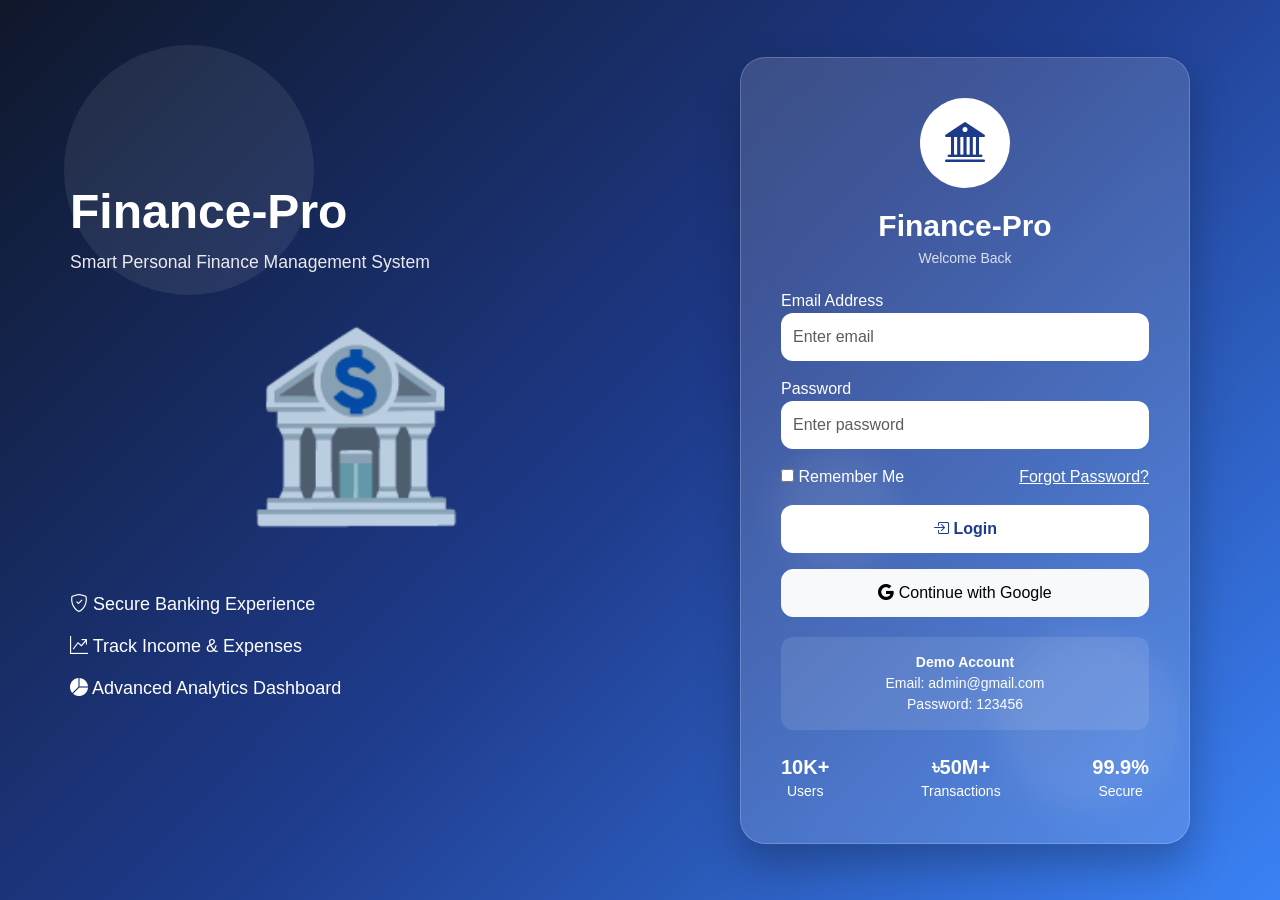
==== commit 76bac626: "back to the previous interface" ====
--- a/index.html
+++ b/index.html
@@ -4,313 +4,177 @@
 <head>
     <meta charset="UTF-8">
     <meta name="viewport" content="width=device-width, initial-scale=1.0">
-    <title>FinancePro - Login</title>
+    <title>Finance-Pro | Login</title>
 
-    <!-- Tailwind CSS -->
-    <script src="https://cdn.tailwindcss.com"></script>
+    <!-- FAVICON - Full Package -->
+    <!-- ========================================== -->
+    <link rel="icon" type="image/x-icon" href="assets/favicon_io/favicon.ico">
+    <link rel="icon" type="image/png" sizes="16x16" href="assets/favicon_io/favicon-16x16.png">
+    <link rel="icon" type="image/png" sizes="32x32" href="assets/favicon_io/favicon-32x32.png">
+    <link rel="apple-touch-icon" sizes="180x180" href="assets/favicon_io/apple-touch-icon.png">
+    <link rel="icon" type="image/png" sizes="192x192" href="assets/favicon_io/android-chrome-192x192.png">
+    <link rel="icon" type="image/png" sizes="512x512" href="assets/favicon_io/android-chrome-512x512.png">
+    <link rel="manifest" href="assets/favicon_io/site.webmanifest">
 
-    <!-- Bootstrap Icons -->
+    <link href="https://cdn.jsdelivr.net/npm/bootstrap@5.3.8/dist/css/bootstrap.min.css" rel="stylesheet">
+
     <link rel="stylesheet" href="https://cdn.jsdelivr.net/npm/bootstrap-icons@1.11.3/font/bootstrap-icons.min.css">
 
-    <!-- Google Fonts -->
-    <link href="https://fonts.googleapis.com/css2?family=Inter:wght@300;400;500;600;700;800;900&display=swap" rel="stylesheet">
+    <link rel="stylesheet" href="styles.css">
 
-    <!-- Custom CSS -->
-    <link rel="stylesheet" href="css/login.css">
 </head>
 
 <body>
 
-    <div class="page-wrapper">
+    <div class="circle circle1"></div>
+    <div class="circle circle2"></div>
+    <div class="circle circle3"></div>
 
-        <!-- Hero Section -->
-        <section class="hero-section">
-            <div class="hero-content">
-                <div class="hero-badge">
-                    <i class="bi bi-stars"></i>
-                    <span>#1 Personal Finance Platform 2026</span>
-                </div>
-                <h1 class="hero-title">
-                    Take Control of Your <span class="text-gradient">Personal Finances</span><br>
-                    Start Today
-                </h1>
-                <p class="hero-subtitle">
-                    Track your income, expenses, savings, and goals all in one place.
-                    Join 50,000+ users who trust FinancePro for their personal finance management.
-                </p>
-                <div class="hero-actions">
-                    <a href="#main" class="hero-btn-primary" id="getStartedBtn">
-                        Get Started <i class="bi bi-arrow-right"></i>
-                    </a>
-                    <a href="#features" class="hero-btn-secondary">
-                        <i class="bi bi-play-circle"></i> Watch Demo
-                    </a>
-                </div>
-                <div class="hero-trust">
-                    <div class="trust-item"><i class="bi bi-shield-check"></i><span>256-bit Encryption</span></div>
-                    <div class="trust-item"><i class="bi bi-bank"></i><span>Bank Grade Security</span></div>
-                    <div class="trust-item"><i class="bi bi-clock"></i><span>24/7 Support</span></div>
-                </div>
+    <div class="login-page">
+
+
+        <div class="left-panel">
+
+            <h1>Finance-Pro</h1>
+
+            <p>
+                Smart Personal Finance Management System
+            </p>
+
+            <div class="illustration">
+                🏦
             </div>
-            <div class="hero-visual">
-                <div class="hero-float-card float-card-1"><i class="bi bi-graph-up"></i><span>+45% Savings Growth</span></div>
-                <div class="hero-float-card float-card-2"><i class="bi bi-piggy-bank"></i><span>৳1.2M Total Saved</span></div>
-                <div class="hero-float-card float-card-3"><i class="bi bi-star-fill"></i><span>4.9★ User Rating</span></div>
-                <div class="hero-image-wrapper">
-                    <div class="hero-image-placeholder">
-                        <div class="placeholder-content">
-                            <i class="bi bi-bank2"></i>
-                            <span>Finance Dashboard</span>
-                            <div class="placeholder-stats">
-                                <div class="stat-box"><span class="stat-number-hero">$4,500.00</span><span class="stat-label-hero">Total Balance</span></div>
-                                <div class="stat-box"><span class="stat-number-hero">8.5%</span><span class="stat-label-hero">Growth Rate</span></div>
-                                <div class="stat-box"><span class="stat-number-hero">4.9★</span><span class="stat-label-hero">User Rating</span></div>
-                            </div>
-                        </div>
-                    </div>
-                </div>
-            </div>
-        </section>
 
-        <!-- Main Container -->
-        <div class="main-container" id="main">
+            <div class="feature-box">
 
-            <!-- Left Side -->
-            <div class="features-section" id="features">
-                <div class="feature-card welcome-card">
-                    <div class="welcome-icon-wrapper">
-                        <div class="welcome-icon no-bg">
-                            <img src="assets/icons/logo.png" alt="FinancePro Logo" class="custom-logo">
-                        </div>
-                    </div>
-                    <h1 class="welcome-title">Finance<span>Pro</span></h1>
-                    <p class="welcome-subtitle">Your Personal Finance Manager</p>
-                    <div class="welcome-badge"><i class="bi bi-shield-check"></i><span>Secure &amp; Trusted</span></div>
+                <div>
+                    <i class="bi bi-shield-check"></i>
+                    Secure Banking Experience
                 </div>
 
-                <div class="features-grid">
-                    <div class="feature-card-3d" data-tilt>
-                        <div class="card-3d-inner">
-                            <div class="card-icon"><i class="bi bi-wallet2"></i></div>
-                            <h3>Track Income</h3>
-                            <p>Log your salary, freelance, and other earnings</p>
-                            <span class="card-tag">Smart</span>
-                        </div>
-                    </div>
-                    <div class="feature-card-3d" data-tilt>
-                        <div class="card-3d-inner">
-                            <div class="card-icon"><i class="bi bi-credit-card"></i></div>
-                            <h3>Manage Expenses</h3>
-                            <p>Track every purchase and daily spending</p>
-                            <span class="card-tag">Secure</span>
-                        </div>
-                    </div>
-                    <div class="feature-card-3d" data-tilt>
-                        <div class="card-3d-inner">
-                            <div class="card-icon"><i class="bi bi-piggy-bank"></i></div>
-                            <h3>Build Savings</h3>
-                            <p>Set savings goals and watch your money grow</p>
-                            <span class="card-tag">Pro</span>
-                        </div>
-                    </div>
-                    <div class="feature-card-3d" data-tilt>
-                        <div class="card-3d-inner">
-                            <div class="card-icon"><i class="bi bi-bar-chart"></i></div>
-                            <h3>Smart Analytics</h3>
-                            <p>Visual insights into your spending habits</p>
-                            <span class="card-tag">Trusted</span>
-                        </div>
-                    </div>
+                <div>
+                    <i class="bi bi-graph-up-arrow"></i>
+                    Track Income & Expenses
                 </div>
 
-                <div class="stats-bar">
-                    <div class="stat-item"><span class="stat-number">50K+</span><span class="stat-label">Active Users</span></div>
-                    <div class="stat-item"><span class="stat-number">৳2B+</span><span class="stat-label">Total Tracked</span></div>
-                    <div class="stat-item"><span class="stat-number">4.9★</span><span class="stat-label">User Rating</span></div>
+                <div>
+                    <i class="bi bi-pie-chart-fill"></i>
+                    Advanced Analytics Dashboard
                 </div>
 
-                <div class="testimonial-card">
-                    <div class="testimonial-quote"><i class="bi bi-quote"></i></div>
-                    <p class="testimonial-text">"FinancePro helped me save over ৳50,000 in just 6 months! The tracking and goal features are life-changing."</p>
-                    <div class="testimonial-author">
-                        <div class="testimonial-avatar-placeholder"><i class="bi bi-person-fill"></i></div>
-                        <div><span class="author-name">Sarah Ahmed</span><span class="author-role">Premium User</span></div>
-                    </div>
-                </div>
             </div>
 
-            <!-- Right Side - Login -->
-            <div class="login-wrapper">
-                <div class="login-card-3d" data-tilt data-tilt-glare data-tilt-max-glare="0.3">
-                    <div class="login-card-inner">
-                        <div class="login-header">
-                            <div class="login-brand-wrapper">
-                                <div class="login-brand-icon no-bg">
-                                    <img src="assets/icons/logo.png" alt="FinancePro Logo" class="login-logo-img">
-                                </div>
-                            </div>
-                            <h2>Welcome Back</h2>
-                            <p>Sign in to manage your personal finances</p>
-                        </div>
-
-                        <form id="loginForm" onsubmit="handleLogin(event)" class="login-form">
-                            <div class="form-group">
-                                <label><i class="bi bi-envelope"></i> Email Address</label>
-                                <div class="input-group-3d">
-                                    <input type="email" id="emailInput" value="demo@financepro.com" placeholder="Enter your email" required>
-                                    <i class="bi bi-envelope-fill input-icon"></i>
-                                </div>
-                            </div>
-                            <div class="form-group">
-                                <label><i class="bi bi-lock"></i> Password</label>
-                                <div class="input-group-3d">
-                                    <input type="password" id="passwordInput" value="password123" placeholder="Enter your password" required>
-                                    <i class="bi bi-lock-fill input-icon"></i>
-                                </div>
-                            </div>
-                            <div class="form-options-3d">
-                                <label class="checkbox-3d"><input type="checkbox" id="rememberMe" checked><span>Remember me</span></label>
-                                <a href="#">Forgot password?</a>
-                            </div>
-                            <div id="loginError" class="error-message-3d"><i class="bi bi-exclamation-circle"></i> Invalid email or password</div>
-                            <button type="submit" class="login-btn-3d"><span>Sign In</span><i class="bi bi-arrow-right"></i></button>
-                        </form>
-
-                        <div class="divider-3d"><span>Or continue with</span></div>
-                        <div class="social-login-3d">
-                            <button class="social-btn google" onclick="alert('Google login coming soon!')"><i class="bi bi-google"></i><span>Google</span></button>
-                            <button class="social-btn apple" onclick="alert('Apple login coming soon!')"><i class="bi bi-apple"></i><span>Apple</span></button>
-                        </div>
-                        <div class="demo-box-3d"><i class="bi bi-info-circle"></i><span>Demo: <strong>demo@financepro.com</strong> / <strong>password123</strong></span></div>
-                        <div class="login-footer-3d">Don't have an account? <a href="#">Sign up for free</a></div>
-                    </div>
-                </div>
-            </div>
         </div>
 
-        <!-- Showcase -->
-        <section class="showcase-section">
-            <div class="showcase-header">
-                <span class="showcase-tag">Why FinancePro</span>
-                <h2>Everything You Need for Personal Finance</h2>
-                <p>Powerful features designed to help you take control of your financial future</p>
+        <div class="right-panel">
+
+            <div class="login-card">
+
+                <div class="logo">
+
+                    <div class="logo-icon">
+                        <i class="bi bi-bank2"></i>
+                    </div>
+
+                    <div class="brand">
+                        Finance-Pro
+                    </div>
+
+                    <div class="subtitle">
+                        Welcome Back
+                    </div>
+
+                </div>
+
+                <div class="mb-3">
+
+                    <label>Email Address</label>
+
+                    <input id="email" type="email" class="form-control" placeholder="Enter email">
+
+                </div>
+
+                <div class="mb-3">
+
+                    <label>Password</label>
+
+                    <input id="password" type="password" class="form-control" placeholder="Enter password">
+
+                </div>
+
+                <div class="d-flex justify-content-between mb-3">
+
+                    <div>
+
+                        <input type="checkbox">
+
+                        Remember Me
+
+                    </div>
+
+                    <a href="#" class="text-white">
+                        Forgot Password?
+                    </a>
+
+                </div>
+
+                <button id="loginBtn" class="btn login-btn w-100">
+
+                    <i class="bi bi-box-arrow-in-right"></i>
+
+                    Login
+
+                </button>
+
+                <button class="btn btn-light w-100 mt-3 google-btn">
+
+                    <i class="bi bi-google"></i>
+
+                    Continue with Google
+
+                </button>
+
+                <div class="demo-box">
+
+                    <strong>Demo Account</strong>
+
+                    <br>
+
+                    Email: admin@gmail.com
+
+                    <br>
+
+                    Password: 123456
+
+                </div>
+
+                <div class="stats">
+
+                    <div>
+                        <h5>10K+</h5>
+                        <small>Users</small>
+                    </div>
+
+                    <div>
+                        <h5>৳50M+</h5>
+                        <small>Transactions</small>
+                    </div>
+
+                    <div>
+                        <h5>99.9%</h5>
+                        <small>Secure</small>
+                    </div>
+
+                </div>
+
             </div>
-            <div class="showcase-grid">
-                <div class="showcase-item"><div class="showcase-icon"><i class="bi bi-phone"></i></div><h4>Mobile First</h4><p>Access your finances anywhere, anytime from any device</p></div>
-                <div class="showcase-item"><div class="showcase-icon"><i class="bi bi-lock"></i></div><h4>Bank Level Security</h4><p>256-bit encryption and enterprise-grade security protocols</p></div>
-                <div class="showcase-item"><div class="showcase-icon"><i class="bi bi-graph-up"></i></div><h4>Real-time Analytics</h4><p>Visual insights and reports to track your financial health</p></div>
-                <div class="showcase-item"><div class="showcase-icon"><i class="bi bi-headset"></i></div><h4>24/7 Support</h4><p>Dedicated support team ready to help you anytime</p></div>
-            </div>
-        </section>
 
-        <!-- Testimonials -->
-        <section class="testimonials-section">
-            <div class="testimonials-header"><span class="testimonials-tag">Testimonials</span><h2>What Our Users Say</h2></div>
-            <div class="testimonials-grid">
-                <div class="testimonial-card-3d" data-tilt>
-                    <div class="testimonial-stars">★★★★★</div>
-                    <p>"FinancePro helped me save over ৳50,000 in just 3 months! The goal tracking feature is amazing."</p>
-                    <div class="testimonial-user"><span class="user-name">Md. Rahman</span><span class="user-location">Dhaka, Bangladesh</span></div>
-                </div>
-                <div class="testimonial-card-3d" data-tilt>
-                    <div class="testimonial-stars">★★★★★</div>
-                    <p>"Finally a personal finance app that actually works! I can track all my income and expenses easily."</p>
-                    <div class="testimonial-user"><span class="user-name">Tasnim Jahan</span><span class="user-location">Chittagong, Bangladesh</span></div>
-                </div>
-                <div class="testimonial-card-3d" data-tilt>
-                    <div class="testimonial-stars">★★★★★</div>
-                    <p>"The savings goals and analytics have completely changed how I manage my money. Highly recommended!"</p>
-                    <div class="testimonial-user"><span class="user-name">Kamal Hossain</span><span class="user-location">Sylhet, Bangladesh</span></div>
-                </div>
-            </div>
-        </section>
+        </div>
 
-        <!-- CTA -->
-        <section class="cta-section">
-            <div class="cta-content">
-                <h2>Ready to Take Control of Your Finances?</h2>
-                <p>Join thousands of satisfied users and start tracking your personal finances today.</p>
-                <a href="#main" class="cta-btn" id="ctaGetStarted">Get Started Free <i class="bi bi-arrow-right"></i></a>
-            </div>
-        </section>
-
-        <!-- Footer -->
-        <footer class="main-footer">
-            <div class="footer-container">
-                <div class="footer-brand">
-                    <div class="footer-brand-icon no-bg"><img src="assets/icons/logo.png" alt="FinancePro Logo" class="footer-logo-img"></div>
-                    <span class="footer-brand-text">Finance<span>Pro</span></span>
-                </div>
-                <div class="footer-links">
-                    <a href="#"><i class="bi bi-shield-check"></i> Privacy</a>
-                    <a href="#"><i class="bi bi-file-text"></i> Terms</a>
-                    <a href="#"><i class="bi bi-headset"></i> Support</a>
-                    <a href="#"><i class="bi bi-envelope"></i> Contact</a>
-                    <a href="#"><i class="bi bi-blog"></i> Blog</a>
-                    <a href="#"><i class="bi bi-question-circle"></i> FAQ</a>
-                </div>
-                <div class="footer-social">
-                    <a href="#" aria-label="Facebook"><i class="bi bi-facebook"></i></a>
-                    <a href="#" aria-label="Twitter"><i class="bi bi-twitter-x"></i></a>
-                    <a href="#" aria-label="LinkedIn"><i class="bi bi-linkedin"></i></a>
-                    <a href="#" aria-label="YouTube"><i class="bi bi-youtube"></i></a>
-                    <a href="#" aria-label="Instagram"><i class="bi bi-instagram"></i></a>
-                </div>
-                <div class="footer-bottom"><p>&copy; 2026 FinancePro. All rights reserved. Built with <i class="bi bi-heart-fill text-red-500"></i> for your financial freedom.</p></div>
-            </div>
-        </footer>
     </div>
 
-    <script src="https://cdnjs.cloudflare.com/ajax/libs/vanilla-tilt/1.8.1/vanilla-tilt.min.js"></script>
-    <script src="js/app.js"></script>
-    <script>
-        // 3D Tilt Effect
-        document.addEventListener('DOMContentLoaded', function() {
-            document.querySelectorAll('.feature-card-3d, .testimonial-card-3d').forEach(card => {
-                VanillaTilt.init(card, { max: 8, speed: 300, glare: false, scale: 1.05, perspective: 800 });
-            });
-            const loginCard = document.querySelector('.login-card-3d');
-            if (loginCard) {
-                VanillaTilt.init(loginCard, { max: 12, speed: 400, glare: true, 'max-glare': 0.15, scale: 1.02, perspective: 1000 });
-            }
-        });
+    <script src="js/auth.js"></script>
 
-        // Login Handler
-        function handleLogin(e) {
-            e.preventDefault();
-            const email = document.getElementById('emailInput').value.trim();
-            const password = document.getElementById('passwordInput').value.trim();
-            const errorDiv = document.getElementById('loginError');
+</body>
 
-            if (email === 'demo@financepro.com' && password === 'password123') {
-                localStorage.setItem('isLoggedIn', 'true');
-                localStorage.setItem('userEmail', email);
-                localStorage.setItem('userName', 'Nayeem');
-                window.location.href = 'pages/dashboard.html';
-            } else {
-                errorDiv.classList.add('show');
-                errorDiv.innerHTML = '<i class="bi bi-exclamation-circle"></i> Invalid email or password. Please try again.';
-                document.getElementById('loginForm').style.animation = 'shake 0.5s ease';
-                setTimeout(() => { document.getElementById('loginForm').style.animation = ''; }, 500);
-            }
-        }
-
-        // Get Started Buttons
-        document.addEventListener('DOMContentLoaded', function() {
-            if (localStorage.getItem('isLoggedIn') === 'true') {
-                window.location.href = 'pages/dashboard.html';
-            }
-            document.querySelectorAll('#getStartedBtn, #ctaGetStarted').forEach(btn => {
-                btn.addEventListener('click', function(e) {
-                    e.preventDefault();
-                    document.getElementById('main').scrollIntoView({ behavior: 'smooth', block: 'start' });
-                    setTimeout(() => document.getElementById('emailInput').focus(), 800);
-                });
-            });
-            document.querySelectorAll('#emailInput, #passwordInput').forEach(input => {
-                input.addEventListener('input', function() { document.getElementById('loginError').classList.remove('show'); });
-            });
-        });
-    </script>
-</body>
 </html>
--- a/styles.css
+++ b/styles.css
@@ -0,0 +1,376 @@
+
+*{
+    margin:0;
+    padding:0;
+    box-sizing:border-box;
+}
+
+body{
+    min-height:100vh;
+    font-family:'Segoe UI',sans-serif;
+
+    background:linear-gradient(
+        135deg,
+        #0f172a,
+        #1e3a8a,
+        #3b82f6
+    );
+
+    overflow-x:hidden;
+    overflow-y:auto;
+}
+
+/* Floating Background */
+
+.circle{
+    position:absolute;
+    border-radius:50%;
+    background:rgba(255,255,255,.08);
+    animation:float 8s ease-in-out infinite;
+}
+
+.circle1{
+    width:250px;
+    height:250px;
+    top:5%;
+    left:5%;
+}
+
+.circle2{
+    width:180px;
+    height:180px;
+    bottom:10%;
+    right:8%;
+    animation-delay:2s;
+}
+
+.circle3{
+    width:120px;
+    height:120px;
+    top:50%;
+    right:30%;
+    animation-delay:4s;
+}
+
+@keyframes float{
+
+    0%,100%{
+        transform:translateY(0);
+    }
+
+    50%{
+        transform:translateY(-25px);
+    }
+
+}
+
+.login-page{
+
+    min-height:100vh;
+
+    display:flex;
+
+    align-items:center;
+
+    justify-content:center;
+
+    padding:30px;
+
+    position:relative;
+
+    z-index:2;
+}
+
+/* Left Side */
+
+.left-panel{
+
+    flex:1;
+
+    color:white;
+
+    padding:40px;
+}
+
+.left-panel h1{
+
+    font-size:3rem;
+
+    font-weight:700;
+}
+
+.left-panel p{
+
+    font-size:1.1rem;
+
+    opacity:.9;
+}
+
+.feature-box{
+
+    margin-top:30px;
+}
+
+.feature-box div{
+
+    margin-bottom:15px;
+
+    font-size:18px;
+}
+
+.illustration{
+
+    font-size:180px;
+
+    text-align:center;
+
+    opacity:.9;
+
+    animation:float 5s ease-in-out infinite;
+}
+
+/* Right Side */
+
+.right-panel{
+
+    flex:1;
+
+    display:flex;
+
+    justify-content:center;
+}
+
+.login-card{
+
+    width:100%;
+
+    max-width:450px;
+
+    background:rgba(255,255,255,.15);
+
+    backdrop-filter:blur(15px);
+
+    border:1px solid rgba(255,255,255,.2);
+
+    border-radius:25px;
+
+    padding:40px;
+
+    color:white;
+
+    box-shadow:0 20px 40px rgba(0,0,0,.25);
+}
+
+.logo{
+
+    text-align:center;
+
+    margin-bottom:20px;
+}
+
+.logo-icon{
+
+    width:90px;
+
+    height:90px;
+
+    margin:auto;
+
+    border-radius:50%;
+
+    display:flex;
+
+    justify-content:center;
+
+    align-items:center;
+
+    font-size:40px;
+
+    background:white;
+
+    color:#1e3a8a;
+}
+
+.brand{
+
+    margin-top:15px;
+
+    font-size:30px;
+
+    font-weight:700;
+}
+
+.subtitle{
+
+    opacity:.8;
+
+    font-size:14px;
+}
+
+.form-control{
+
+    border:none;
+
+    border-radius:12px;
+
+    padding:12px;
+}
+
+.login-btn{
+
+    background:white;
+
+    color:#1e3a8a;
+
+    border:none;
+
+    border-radius:12px;
+
+    height:48px;
+
+    font-weight:700;
+}
+
+.google-btn{
+
+    border-radius:12px;
+
+    height:48px;
+}
+
+.stats{
+
+    display:flex;
+
+    justify-content:space-between;
+
+    text-align:center;
+
+    margin-top:25px;
+}
+
+.stats h5{
+
+    margin-bottom:0;
+
+    font-weight:700;
+}
+
+.demo-box{
+
+    margin-top:20px;
+
+    padding:15px;
+
+    background:rgba(255,255,255,.1);
+
+    border-radius:12px;
+
+    text-align:center;
+
+    font-size:14px;
+}
+
+/* Tablet */
+
+@media(max-width:991px){
+
+    .left-panel{
+
+        display:none;
+    }
+
+    .right-panel{
+
+        width:100%;
+    }
+
+    .login-card{
+
+        width:95%;
+
+        max-width:500px;
+    }
+
+}
+
+/* Mobile */
+
+@media(max-width:768px){
+
+    .login-page{
+
+        min-height:auto;
+
+        padding:20px 15px;
+    }
+
+    .login-card{
+
+        width:100%;
+
+        max-width:100%;
+
+        padding:25px;
+    }
+
+    .logo-icon{
+
+        width:70px;
+        height:70px;
+
+        font-size:30px;
+    }
+
+    .brand{
+
+        font-size:2rem;
+    }
+
+    .stats{
+
+        gap:10px;
+    }
+
+}
+
+/* Small Mobile */
+
+@media(max-width:480px){
+
+    .login-card{
+
+        padding:20px;
+    }
+
+    .brand{
+
+        font-size:1.7rem;
+    }
+
+    .stats{
+
+        flex-wrap:wrap;
+
+        justify-content:center;
+
+        gap:15px;
+    }
+
+    .stats div{
+
+        flex:1 1 30%;
+
+        min-width:80px;
+    }
+
+    .d-flex.justify-content-between{
+
+        flex-direction:column;
+
+        gap:10px;
+
+        align-items:flex-start;
+    }
+
+}
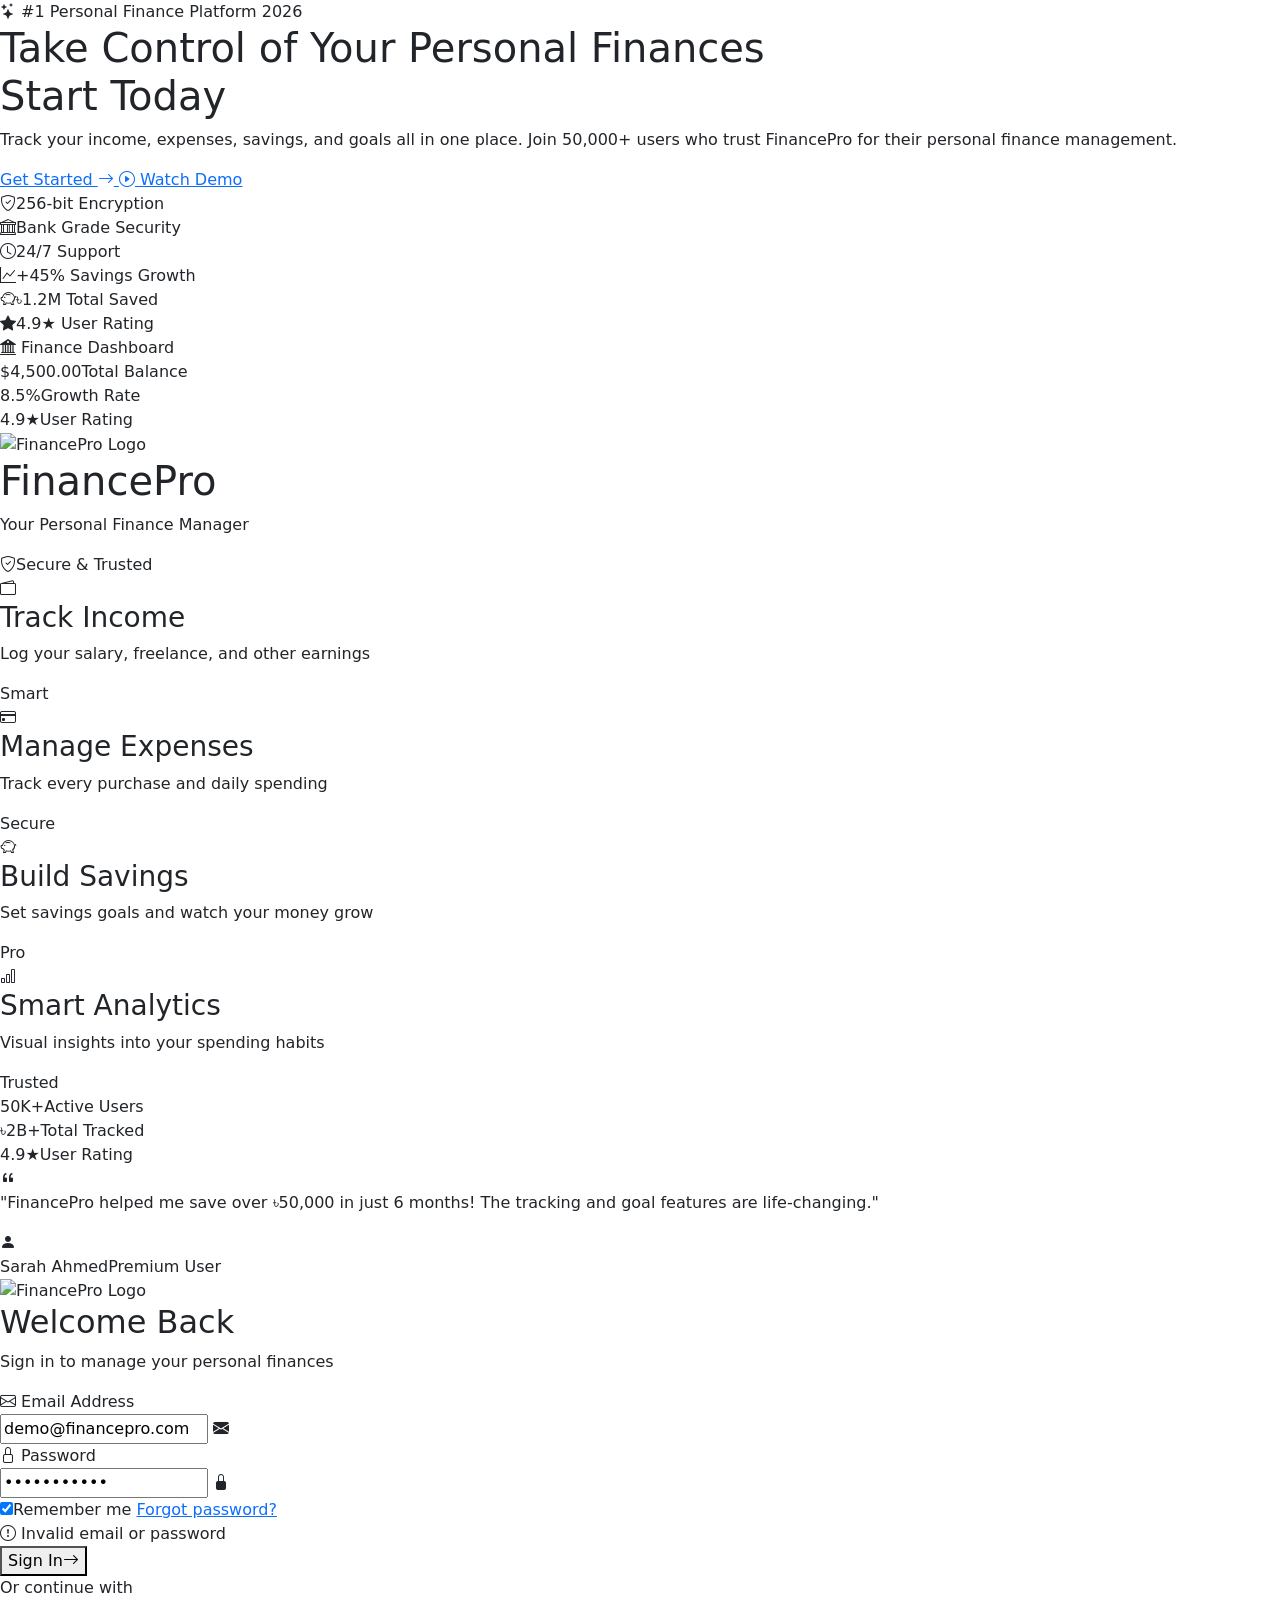
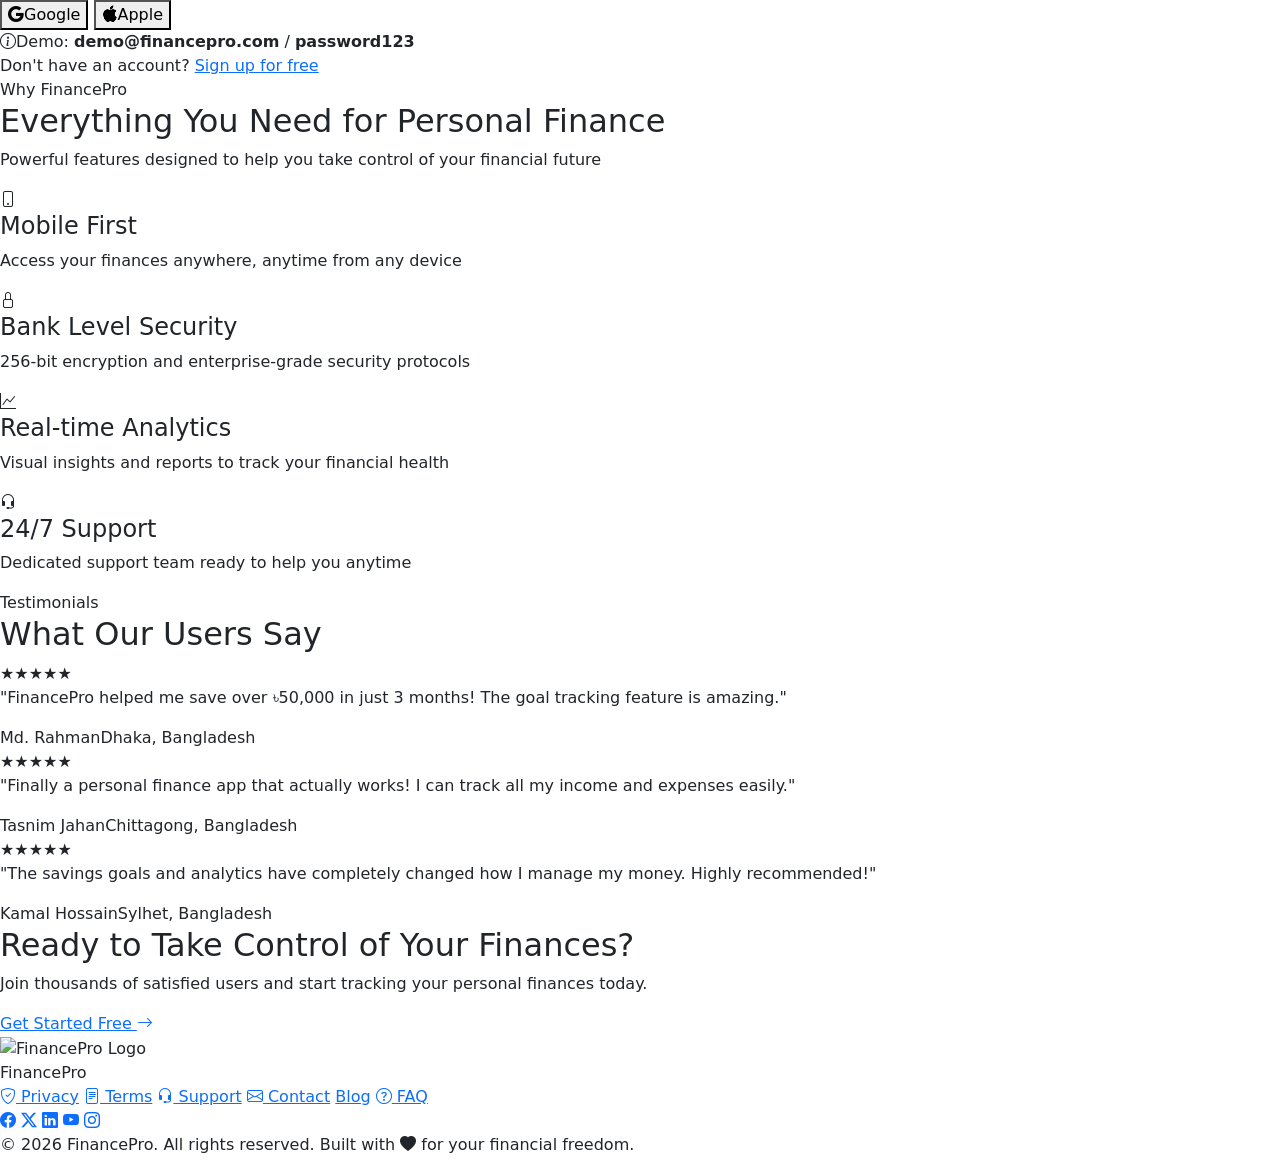
==== commit 31d0f64c: "adding favicon" ====
--- a/index.html
+++ b/index.html
@@ -4,9 +4,9 @@
 <head>
     <meta charset="UTF-8">
     <meta name="viewport" content="width=device-width, initial-scale=1.0">
-    <title>Finance-Pro | Login</title>
-
-    <!-- FAVICON - Full Package -->
+    <title>FinancePro - Login</title>
+
+      <!-- FAVICON - Full Package -->
     <!-- ========================================== -->
     <link rel="icon" type="image/x-icon" href="assets/favicon_io/favicon.ico">
     <link rel="icon" type="image/png" sizes="16x16" href="assets/favicon_io/favicon-16x16.png">
@@ -18,163 +18,312 @@
 
     <link href="https://cdn.jsdelivr.net/npm/bootstrap@5.3.8/dist/css/bootstrap.min.css" rel="stylesheet">
 
+
+    <!-- Tailwind CSS -->
+    <script src="https://cdn.tailwindcss.com"></script>
+
+    <!-- Bootstrap Icons -->
     <link rel="stylesheet" href="https://cdn.jsdelivr.net/npm/bootstrap-icons@1.11.3/font/bootstrap-icons.min.css">
 
-    <link rel="stylesheet" href="styles.css">
-
+    <!-- Google Fonts -->
+    <link href="https://fonts.googleapis.com/css2?family=Inter:wght@300;400;500;600;700;800;900&display=swap" rel="stylesheet">
+
+    <!-- Custom CSS -->
+    <link rel="stylesheet" href="css/login.css">
 </head>
 
 <body>
 
-    <div class="circle circle1"></div>
-    <div class="circle circle2"></div>
-    <div class="circle circle3"></div>
-
-    <div class="login-page">
-
-
-        <div class="left-panel">
-
-            <h1>Finance-Pro</h1>
-
-            <p>
-                Smart Personal Finance Management System
-            </p>
-
-            <div class="illustration">
-                🏦
-            </div>
-
-            <div class="feature-box">
-
-                <div>
-                    <i class="bi bi-shield-check"></i>
-                    Secure Banking Experience
-                </div>
-
-                <div>
-                    <i class="bi bi-graph-up-arrow"></i>
-                    Track Income & Expenses
-                </div>
-
-                <div>
-                    <i class="bi bi-pie-chart-fill"></i>
-                    Advanced Analytics Dashboard
-                </div>
-
-            </div>
-
+    <div class="page-wrapper">
+
+        <!-- Hero Section -->
+        <section class="hero-section">
+            <div class="hero-content">
+                <div class="hero-badge">
+                    <i class="bi bi-stars"></i>
+                    <span>#1 Personal Finance Platform 2026</span>
+                </div>
+                <h1 class="hero-title">
+                    Take Control of Your <span class="text-gradient">Personal Finances</span><br>
+                    Start Today
+                </h1>
+                <p class="hero-subtitle">
+                    Track your income, expenses, savings, and goals all in one place.
+                    Join 50,000+ users who trust FinancePro for their personal finance management.
+                </p>
+                <div class="hero-actions">
+                    <a href="#main" class="hero-btn-primary" id="getStartedBtn">
+                        Get Started <i class="bi bi-arrow-right"></i>
+                    </a>
+                    <a href="#features" class="hero-btn-secondary">
+                        <i class="bi bi-play-circle"></i> Watch Demo
+                    </a>
+                </div>
+                <div class="hero-trust">
+                    <div class="trust-item"><i class="bi bi-shield-check"></i><span>256-bit Encryption</span></div>
+                    <div class="trust-item"><i class="bi bi-bank"></i><span>Bank Grade Security</span></div>
+                    <div class="trust-item"><i class="bi bi-clock"></i><span>24/7 Support</span></div>
+                </div>
+            </div>
+            <div class="hero-visual">
+                <div class="hero-float-card float-card-1"><i class="bi bi-graph-up"></i><span>+45% Savings Growth</span></div>
+                <div class="hero-float-card float-card-2"><i class="bi bi-piggy-bank"></i><span>৳1.2M Total Saved</span></div>
+                <div class="hero-float-card float-card-3"><i class="bi bi-star-fill"></i><span>4.9★ User Rating</span></div>
+                <div class="hero-image-wrapper">
+                    <div class="hero-image-placeholder">
+                        <div class="placeholder-content">
+                            <i class="bi bi-bank2"></i>
+                            <span>Finance Dashboard</span>
+                            <div class="placeholder-stats">
+                                <div class="stat-box"><span class="stat-number-hero">$4,500.00</span><span class="stat-label-hero">Total Balance</span></div>
+                                <div class="stat-box"><span class="stat-number-hero">8.5%</span><span class="stat-label-hero">Growth Rate</span></div>
+                                <div class="stat-box"><span class="stat-number-hero">4.9★</span><span class="stat-label-hero">User Rating</span></div>
+                            </div>
+                        </div>
+                    </div>
+                </div>
+            </div>
+        </section>
+
+        <!-- Main Container -->
+        <div class="main-container" id="main">
+
+            <!-- Left Side -->
+            <div class="features-section" id="features">
+                <div class="feature-card welcome-card">
+                    <div class="welcome-icon-wrapper">
+                        <div class="welcome-icon no-bg">
+                            <img src="assets/icons/logo.png" alt="FinancePro Logo" class="custom-logo">
+                        </div>
+                    </div>
+                    <h1 class="welcome-title">Finance<span>Pro</span></h1>
+                    <p class="welcome-subtitle">Your Personal Finance Manager</p>
+                    <div class="welcome-badge"><i class="bi bi-shield-check"></i><span>Secure &amp; Trusted</span></div>
+                </div>
+
+                <div class="features-grid">
+                    <div class="feature-card-3d" data-tilt>
+                        <div class="card-3d-inner">
+                            <div class="card-icon"><i class="bi bi-wallet2"></i></div>
+                            <h3>Track Income</h3>
+                            <p>Log your salary, freelance, and other earnings</p>
+                            <span class="card-tag">Smart</span>
+                        </div>
+                    </div>
+                    <div class="feature-card-3d" data-tilt>
+                        <div class="card-3d-inner">
+                            <div class="card-icon"><i class="bi bi-credit-card"></i></div>
+                            <h3>Manage Expenses</h3>
+                            <p>Track every purchase and daily spending</p>
+                            <span class="card-tag">Secure</span>
+                        </div>
+                    </div>
+                    <div class="feature-card-3d" data-tilt>
+                        <div class="card-3d-inner">
+                            <div class="card-icon"><i class="bi bi-piggy-bank"></i></div>
+                            <h3>Build Savings</h3>
+                            <p>Set savings goals and watch your money grow</p>
+                            <span class="card-tag">Pro</span>
+                        </div>
+                    </div>
+                    <div class="feature-card-3d" data-tilt>
+                        <div class="card-3d-inner">
+                            <div class="card-icon"><i class="bi bi-bar-chart"></i></div>
+                            <h3>Smart Analytics</h3>
+                            <p>Visual insights into your spending habits</p>
+                            <span class="card-tag">Trusted</span>
+                        </div>
+                    </div>
+                </div>
+
+                <div class="stats-bar">
+                    <div class="stat-item"><span class="stat-number">50K+</span><span class="stat-label">Active Users</span></div>
+                    <div class="stat-item"><span class="stat-number">৳2B+</span><span class="stat-label">Total Tracked</span></div>
+                    <div class="stat-item"><span class="stat-number">4.9★</span><span class="stat-label">User Rating</span></div>
+                </div>
+
+                <div class="testimonial-card">
+                    <div class="testimonial-quote"><i class="bi bi-quote"></i></div>
+                    <p class="testimonial-text">"FinancePro helped me save over ৳50,000 in just 6 months! The tracking and goal features are life-changing."</p>
+                    <div class="testimonial-author">
+                        <div class="testimonial-avatar-placeholder"><i class="bi bi-person-fill"></i></div>
+                        <div><span class="author-name">Sarah Ahmed</span><span class="author-role">Premium User</span></div>
+                    </div>
+                </div>
+            </div>
+
+            <!-- Right Side - Login -->
+            <div class="login-wrapper">
+                <div class="login-card-3d" data-tilt data-tilt-glare data-tilt-max-glare="0.3">
+                    <div class="login-card-inner">
+                        <div class="login-header">
+                            <div class="login-brand-wrapper">
+                                <div class="login-brand-icon no-bg">
+                                    <img src="assets/icons/logo.png" alt="FinancePro Logo" class="login-logo-img">
+                                </div>
+                            </div>
+                            <h2>Welcome Back</h2>
+                            <p>Sign in to manage your personal finances</p>
+                        </div>
+
+                        <form id="loginForm" onsubmit="handleLogin(event)" class="login-form">
+                            <div class="form-group">
+                                <label><i class="bi bi-envelope"></i> Email Address</label>
+                                <div class="input-group-3d">
+                                    <input type="email" id="emailInput" value="demo@financepro.com" placeholder="Enter your email" required>
+                                    <i class="bi bi-envelope-fill input-icon"></i>
+                                </div>
+                            </div>
+                            <div class="form-group">
+                                <label><i class="bi bi-lock"></i> Password</label>
+                                <div class="input-group-3d">
+                                    <input type="password" id="passwordInput" value="password123" placeholder="Enter your password" required>
+                                    <i class="bi bi-lock-fill input-icon"></i>
+                                </div>
+                            </div>
+                            <div class="form-options-3d">
+                                <label class="checkbox-3d"><input type="checkbox" id="rememberMe" checked><span>Remember me</span></label>
+                                <a href="#">Forgot password?</a>
+                            </div>
+                            <div id="loginError" class="error-message-3d"><i class="bi bi-exclamation-circle"></i> Invalid email or password</div>
+                            <button type="submit" class="login-btn-3d"><span>Sign In</span><i class="bi bi-arrow-right"></i></button>
+                        </form>
+
+                        <div class="divider-3d"><span>Or continue with</span></div>
+                        <div class="social-login-3d">
+                            <button class="social-btn google" onclick="alert('Google login coming soon!')"><i class="bi bi-google"></i><span>Google</span></button>
+                            <button class="social-btn apple" onclick="alert('Apple login coming soon!')"><i class="bi bi-apple"></i><span>Apple</span></button>
+                        </div>
+                        <div class="demo-box-3d"><i class="bi bi-info-circle"></i><span>Demo: <strong>demo@financepro.com</strong> / <strong>password123</strong></span></div>
+                        <div class="login-footer-3d">Don't have an account? <a href="#">Sign up for free</a></div>
+                    </div>
+                </div>
+            </div>
         </div>
 
-        <div class="right-panel">
-
-            <div class="login-card">
-
-                <div class="logo">
-
-                    <div class="logo-icon">
-                        <i class="bi bi-bank2"></i>
-                    </div>
-
-                    <div class="brand">
-                        Finance-Pro
-                    </div>
-
-                    <div class="subtitle">
-                        Welcome Back
-                    </div>
-
-                </div>
-
-                <div class="mb-3">
-
-                    <label>Email Address</label>
-
-                    <input id="email" type="email" class="form-control" placeholder="Enter email">
-
-                </div>
-
-                <div class="mb-3">
-
-                    <label>Password</label>
-
-                    <input id="password" type="password" class="form-control" placeholder="Enter password">
-
-                </div>
-
-                <div class="d-flex justify-content-between mb-3">
-
-                    <div>
-
-                        <input type="checkbox">
-
-                        Remember Me
-
-                    </div>
-
-                    <a href="#" class="text-white">
-                        Forgot Password?
-                    </a>
-
-                </div>
-
-                <button id="loginBtn" class="btn login-btn w-100">
-
-                    <i class="bi bi-box-arrow-in-right"></i>
-
-                    Login
-
-                </button>
-
-                <button class="btn btn-light w-100 mt-3 google-btn">
-
-                    <i class="bi bi-google"></i>
-
-                    Continue with Google
-
-                </button>
-
-                <div class="demo-box">
-
-                    <strong>Demo Account</strong>
-
-                    <br>
-
-                    Email: admin@gmail.com
-
-                    <br>
-
-                    Password: 123456
-
-                </div>
-
-                <div class="stats">
-
-                    <div>
-                        <h5>10K+</h5>
-                        <small>Users</small>
-                    </div>
-
-                    <div>
-                        <h5>৳50M+</h5>
-                        <small>Transactions</small>
-                    </div>
-
-                    <div>
-                        <h5>99.9%</h5>
-                        <small>Secure</small>
-                    </div>
-
-                </div>
-
-            </div>
-
-        </div>
-
+        <!-- Showcase -->
+        <section class="showcase-section">
+            <div class="showcase-header">
+                <span class="showcase-tag">Why FinancePro</span>
+                <h2>Everything You Need for Personal Finance</h2>
+                <p>Powerful features designed to help you take control of your financial future</p>
+            </div>
+            <div class="showcase-grid">
+                <div class="showcase-item"><div class="showcase-icon"><i class="bi bi-phone"></i></div><h4>Mobile First</h4><p>Access your finances anywhere, anytime from any device</p></div>
+                <div class="showcase-item"><div class="showcase-icon"><i class="bi bi-lock"></i></div><h4>Bank Level Security</h4><p>256-bit encryption and enterprise-grade security protocols</p></div>
+                <div class="showcase-item"><div class="showcase-icon"><i class="bi bi-graph-up"></i></div><h4>Real-time Analytics</h4><p>Visual insights and reports to track your financial health</p></div>
+                <div class="showcase-item"><div class="showcase-icon"><i class="bi bi-headset"></i></div><h4>24/7 Support</h4><p>Dedicated support team ready to help you anytime</p></div>
+            </div>
+        </section>
+
+        <!-- Testimonials -->
+        <section class="testimonials-section">
+            <div class="testimonials-header"><span class="testimonials-tag">Testimonials</span><h2>What Our Users Say</h2></div>
+            <div class="testimonials-grid">
+                <div class="testimonial-card-3d" data-tilt>
+                    <div class="testimonial-stars">★★★★★</div>
+                    <p>"FinancePro helped me save over ৳50,000 in just 3 months! The goal tracking feature is amazing."</p>
+                    <div class="testimonial-user"><span class="user-name">Md. Rahman</span><span class="user-location">Dhaka, Bangladesh</span></div>
+                </div>
+                <div class="testimonial-card-3d" data-tilt>
+                    <div class="testimonial-stars">★★★★★</div>
+                    <p>"Finally a personal finance app that actually works! I can track all my income and expenses easily."</p>
+                    <div class="testimonial-user"><span class="user-name">Tasnim Jahan</span><span class="user-location">Chittagong, Bangladesh</span></div>
+                </div>
+                <div class="testimonial-card-3d" data-tilt>
+                    <div class="testimonial-stars">★★★★★</div>
+                    <p>"The savings goals and analytics have completely changed how I manage my money. Highly recommended!"</p>
+                    <div class="testimonial-user"><span class="user-name">Kamal Hossain</span><span class="user-location">Sylhet, Bangladesh</span></div>
+                </div>
+            </div>
+        </section>
+
+        <!-- CTA -->
+        <section class="cta-section">
+            <div class="cta-content">
+                <h2>Ready to Take Control of Your Finances?</h2>
+                <p>Join thousands of satisfied users and start tracking your personal finances today.</p>
+                <a href="#main" class="cta-btn" id="ctaGetStarted">Get Started Free <i class="bi bi-arrow-right"></i></a>
+            </div>
+        </section>
+
+        <!-- Footer -->
+        <footer class="main-footer">
+            <div class="footer-container">
+                <div class="footer-brand">
+                    <div class="footer-brand-icon no-bg"><img src="assets/icons/logo.png" alt="FinancePro Logo" class="footer-logo-img"></div>
+                    <span class="footer-brand-text">Finance<span>Pro</span></span>
+                </div>
+                <div class="footer-links">
+                    <a href="#"><i class="bi bi-shield-check"></i> Privacy</a>
+                    <a href="#"><i class="bi bi-file-text"></i> Terms</a>
+                    <a href="#"><i class="bi bi-headset"></i> Support</a>
+                    <a href="#"><i class="bi bi-envelope"></i> Contact</a>
+                    <a href="#"><i class="bi bi-blog"></i> Blog</a>
+                    <a href="#"><i class="bi bi-question-circle"></i> FAQ</a>
+                </div>
+                <div class="footer-social">
+                    <a href="#" aria-label="Facebook"><i class="bi bi-facebook"></i></a>
+                    <a href="#" aria-label="Twitter"><i class="bi bi-twitter-x"></i></a>
+                    <a href="#" aria-label="LinkedIn"><i class="bi bi-linkedin"></i></a>
+                    <a href="#" aria-label="YouTube"><i class="bi bi-youtube"></i></a>
+                    <a href="#" aria-label="Instagram"><i class="bi bi-instagram"></i></a>
+                </div>
+                <div class="footer-bottom"><p>&copy; 2026 FinancePro. All rights reserved. Built with <i class="bi bi-heart-fill text-red-500"></i> for your financial freedom.</p></div>
+            </div>
+        </footer>
     </div>
 
-    <script src="js/auth.js"></script>
-
+    <script src="https://cdnjs.cloudflare.com/ajax/libs/vanilla-tilt/1.8.1/vanilla-tilt.min.js"></script>
+    <script src="js/app.js"></script>
+    <script>
+        // 3D Tilt Effect
+        document.addEventListener('DOMContentLoaded', function() {
+            document.querySelectorAll('.feature-card-3d, .testimonial-card-3d').forEach(card => {
+                VanillaTilt.init(card, { max: 8, speed: 300, glare: false, scale: 1.05, perspective: 800 });
+            });
+            const loginCard = document.querySelector('.login-card-3d');
+            if (loginCard) {
+                VanillaTilt.init(loginCard, { max: 12, speed: 400, glare: true, 'max-glare': 0.15, scale: 1.02, perspective: 1000 });
+            }
+        });
+
+        // Login Handler
+        function handleLogin(e) {
+            e.preventDefault();
+            const email = document.getElementById('emailInput').value.trim();
+            const password = document.getElementById('passwordInput').value.trim();
+            const errorDiv = document.getElementById('loginError');
+
+            if (email === 'demo@financepro.com' && password === 'password123') {
+                localStorage.setItem('isLoggedIn', 'true');
+                localStorage.setItem('userEmail', email);
+                localStorage.setItem('userName', 'Nayeem');
+                window.location.href = 'pages/dashboard.html';
+            } else {
+                errorDiv.classList.add('show');
+                errorDiv.innerHTML = '<i class="bi bi-exclamation-circle"></i> Invalid email or password. Please try again.';
+                document.getElementById('loginForm').style.animation = 'shake 0.5s ease';
+                setTimeout(() => { document.getElementById('loginForm').style.animation = ''; }, 500);
+            }
+        }
+
+        // Get Started Buttons
+        document.addEventListener('DOMContentLoaded', function() {
+            if (localStorage.getItem('isLoggedIn') === 'true') {
+                window.location.href = 'pages/dashboard.html';
+            }
+            document.querySelectorAll('#getStartedBtn, #ctaGetStarted').forEach(btn => {
+                btn.addEventListener('click', function(e) {
+                    e.preventDefault();
+                    document.getElementById('main').scrollIntoView({ behavior: 'smooth', block: 'start' });
+                    setTimeout(() => document.getElementById('emailInput').focus(), 800);
+                });
+            });
+            document.querySelectorAll('#emailInput, #passwordInput').forEach(input => {
+                input.addEventListener('input', function() { document.getElementById('loginError').classList.remove('show'); });
+            });
+        });
+    </script>
 </body>
-
 </html>
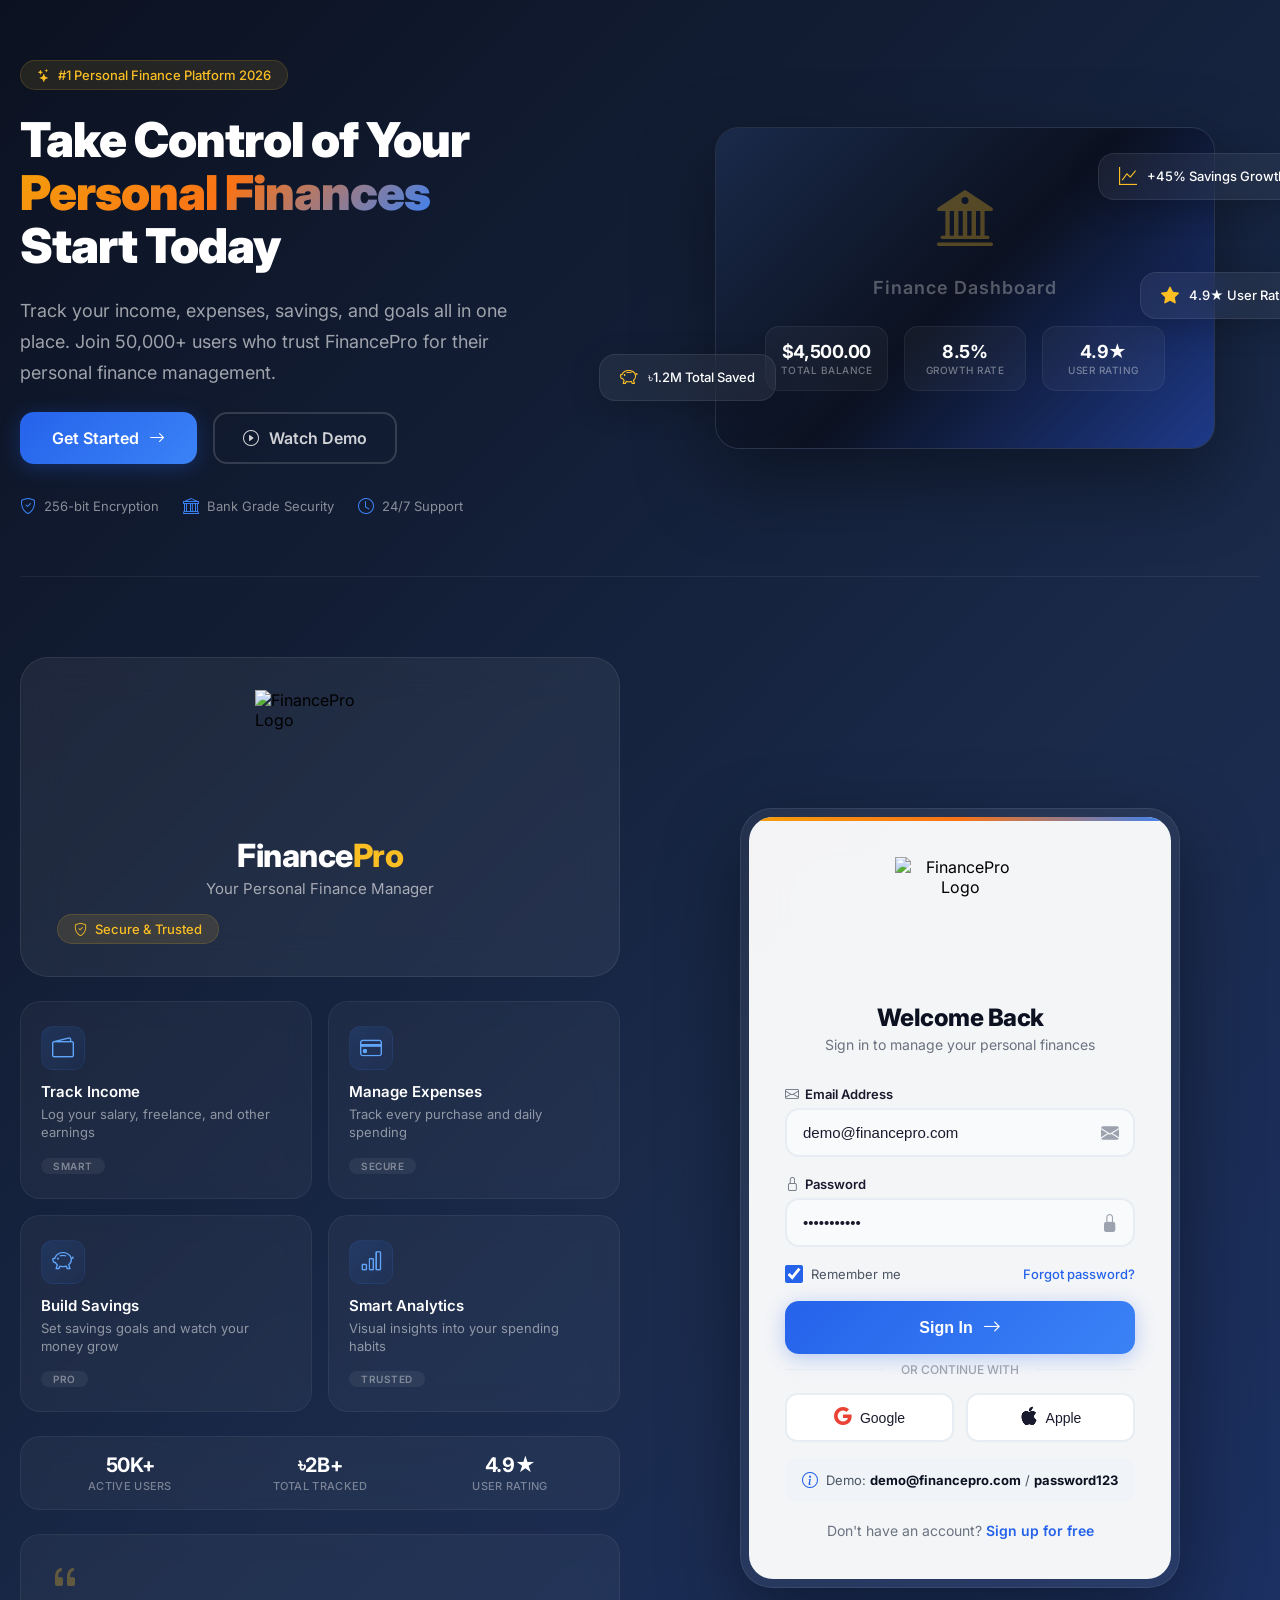
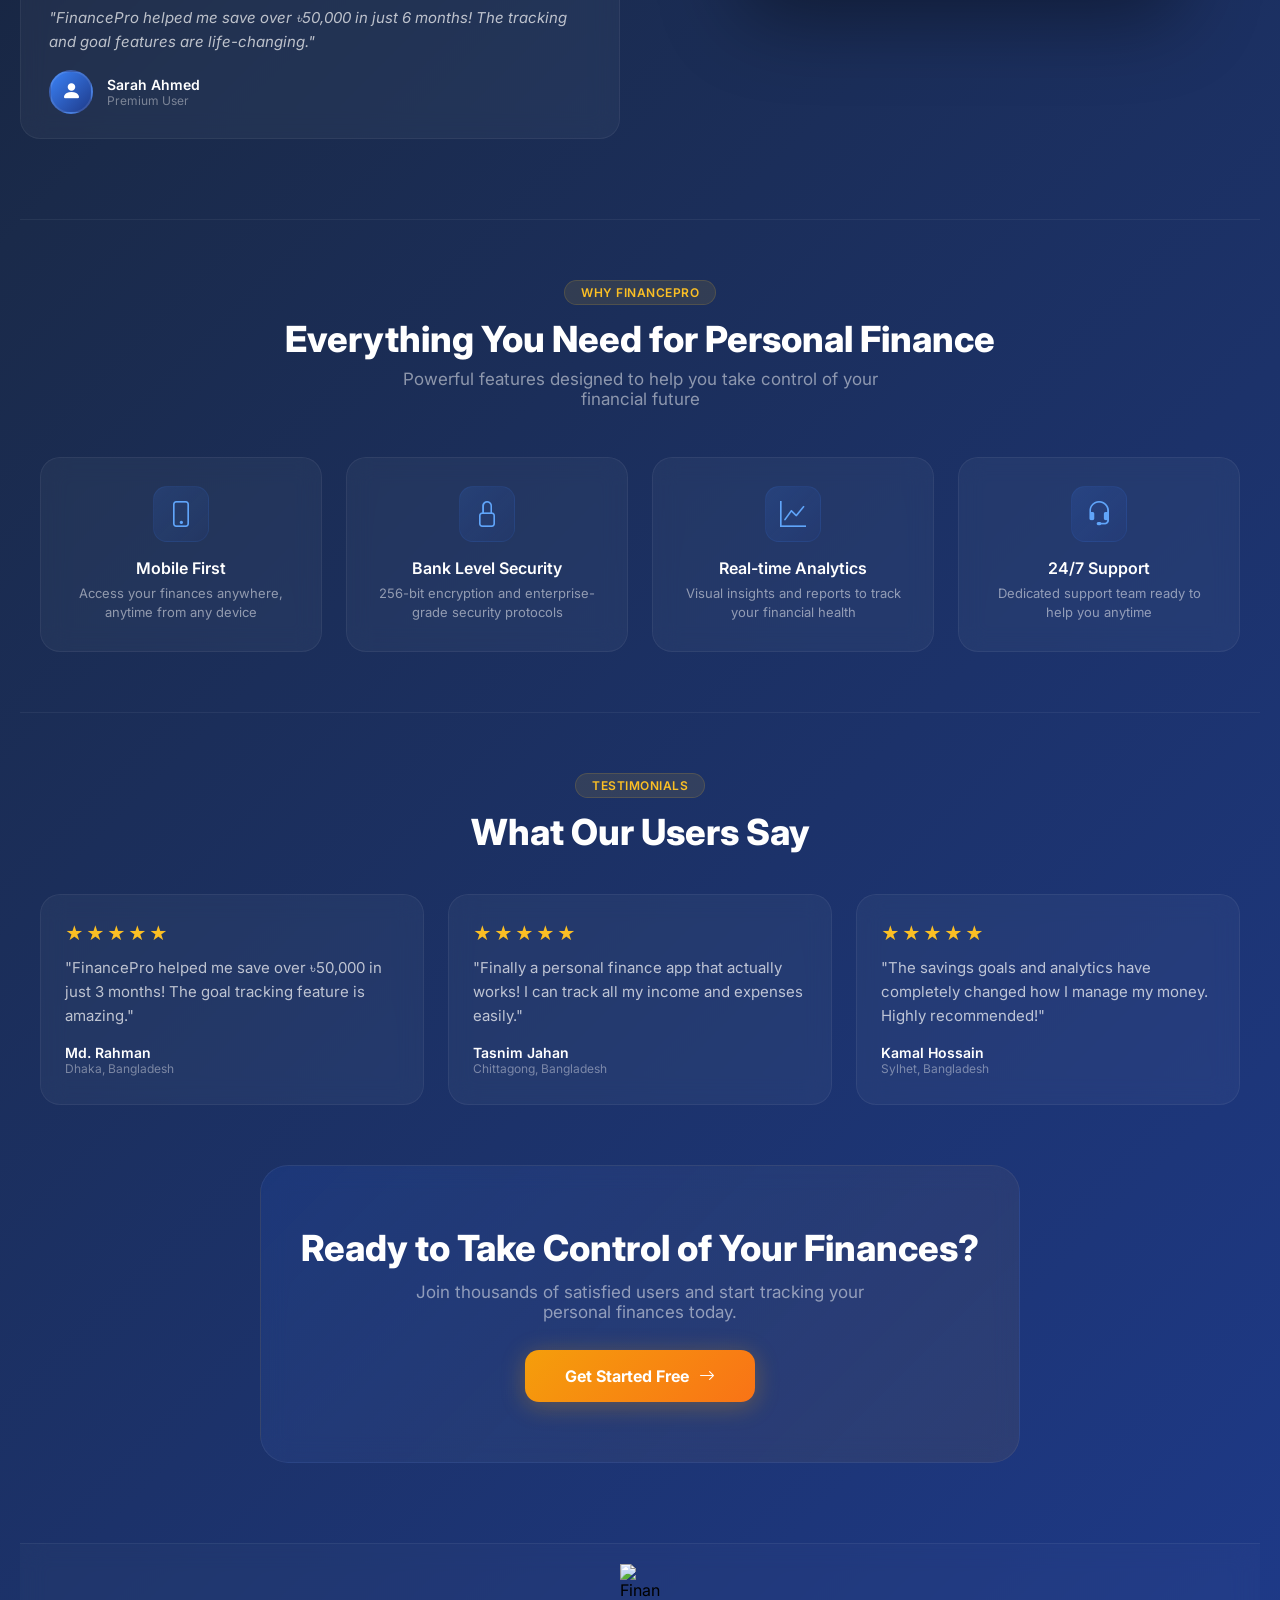
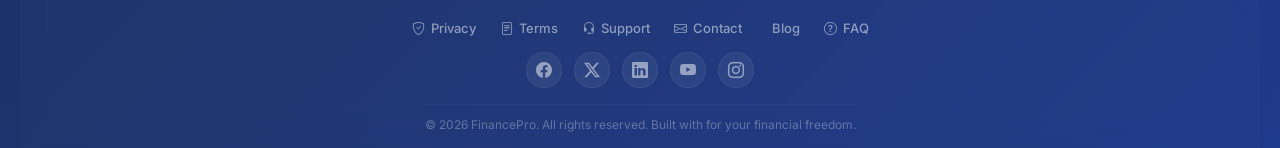
==== commit eedc0407: "refactor: clean up HTML structure and remove unused Bootstrap CSS" ====
--- a/index.html
+++ b/index.html
@@ -6,7 +6,7 @@
     <meta name="viewport" content="width=device-width, initial-scale=1.0">
     <title>FinancePro - Login</title>
 
-      <!-- FAVICON - Full Package -->
+    <!-- FAVICON - Full Package -->
     <!-- ========================================== -->
     <link rel="icon" type="image/x-icon" href="assets/favicon_io/favicon.ico">
     <link rel="icon" type="image/png" sizes="16x16" href="assets/favicon_io/favicon-16x16.png">
@@ -15,9 +15,6 @@
     <link rel="icon" type="image/png" sizes="192x192" href="assets/favicon_io/android-chrome-192x192.png">
     <link rel="icon" type="image/png" sizes="512x512" href="assets/favicon_io/android-chrome-512x512.png">
     <link rel="manifest" href="assets/favicon_io/site.webmanifest">
-
-    <link href="https://cdn.jsdelivr.net/npm/bootstrap@5.3.8/dist/css/bootstrap.min.css" rel="stylesheet">
-
 
     <!-- Tailwind CSS -->
     <script src="https://cdn.tailwindcss.com"></script>
@@ -252,7 +249,7 @@
             <div class="footer-container">
                 <div class="footer-brand">
                     <div class="footer-brand-icon no-bg"><img src="assets/icons/logo.png" alt="FinancePro Logo" class="footer-logo-img"></div>
-                    <span class="footer-brand-text">Finance<span>Pro</span></span>
+                    
                 </div>
                 <div class="footer-links">
                     <a href="#"><i class="bi bi-shield-check"></i> Privacy</a>
@@ -269,7 +266,7 @@
                     <a href="#" aria-label="YouTube"><i class="bi bi-youtube"></i></a>
                     <a href="#" aria-label="Instagram"><i class="bi bi-instagram"></i></a>
                 </div>
-                <div class="footer-bottom"><p>&copy; 2026 FinancePro. All rights reserved. Built with <i class="bi bi-heart-fill text-red-500"></i> for your financial freedom.</p></div>
+                <div class="footer-bottom"><p>&copy; 2026 FinancePro. All rights reserved. Built with for your financial freedom.</p></div>
             </div>
         </footer>
     </div>
@@ -310,9 +307,9 @@
 
         // Get Started Buttons
         document.addEventListener('DOMContentLoaded', function() {
-            if (localStorage.getItem('isLoggedIn') === 'true') {
-                window.location.href = 'pages/dashboard.html';
-            }
+            // Only redirect if NOT on login page and logged in
+            // This check is now handled in navbar.js
+
             document.querySelectorAll('#getStartedBtn, #ctaGetStarted').forEach(btn => {
                 btn.addEventListener('click', function(e) {
                     e.preventDefault();
@@ -326,4 +323,5 @@
         });
     </script>
 </body>
-</html>+</html>
+
--- a/css/login.css
+++ b/css/login.css
@@ -0,0 +1,312 @@
+/* ===== RESET & BASE ===== */
+* { margin: 0; padding: 0; box-sizing: border-box; }
+html, body {
+    font-family: 'Inter', -apple-system, BlinkMacSystemFont, 'Segoe UI', Roboto, sans-serif;
+    min-height: 100vh;
+    background: linear-gradient(135deg, #0b1120 0%, #1a2a4a 40%, #1e3a8a 100%);
+    overflow-x: hidden;
+    scroll-behavior: smooth;
+}
+.page-wrapper {
+    display: flex;
+    flex-direction: column;
+    min-height: 100vh;
+    padding: 20px 20px 0 20px;
+}
+
+/* ===== HERO ===== */
+.hero-section {
+    display: grid;
+    grid-template-columns: 1fr 1fr;
+    gap: 60px;
+    max-width: 1280px;
+    margin: 0 auto 60px auto;
+    padding: 40px 0 60px 0;
+    align-items: center;
+    border-bottom: 1px solid rgba(255,255,255,0.06);
+}
+.hero-content { display: flex; flex-direction: column; gap: 24px; }
+.hero-badge {
+    display: inline-flex; align-items: center; gap: 8px; padding: 6px 16px;
+    background: rgba(251,191,36,0.1); border: 1px solid rgba(251,191,36,0.15);
+    border-radius: 30px; color: #fbbf24; font-size: 13px; font-weight: 500; width: fit-content;
+}
+.hero-title { font-size: 48px; font-weight: 900; color: #fff; line-height: 1.1; letter-spacing: -1px; }
+.text-gradient {
+    background: linear-gradient(135deg, #f59e0b, #f97316, #3b82f6);
+    -webkit-background-clip: text; -webkit-text-fill-color: transparent; background-clip: text;
+}
+.hero-subtitle { font-size: 18px; color: rgba(255,255,255,0.6); line-height: 1.7; max-width: 500px; }
+.hero-actions { display: flex; gap: 16px; flex-wrap: wrap; }
+.hero-btn-primary {
+    display: inline-flex; align-items: center; gap: 10px; padding: 14px 32px;
+    background: linear-gradient(135deg, #2563eb, #3b82f6); border-radius: 14px;
+    color: #fff; font-weight: 600; text-decoration: none; transition: all 0.3s ease;
+    box-shadow: 0 4px 20px rgba(37,99,235,0.3); cursor: pointer;
+}
+.hero-btn-primary:hover { transform: translateY(-2px); box-shadow: 0 8px 32px rgba(37,99,235,0.4); }
+.hero-btn-secondary {
+    display: inline-flex; align-items: center; gap: 10px; padding: 14px 28px;
+    border: 2px solid rgba(255,255,255,0.15); border-radius: 14px;
+    color: rgba(255,255,255,0.8); font-weight: 600; text-decoration: none; transition: all 0.3s ease; cursor: pointer;
+}
+.hero-btn-secondary:hover { border-color: rgba(255,255,255,0.3); color: #fff; }
+.hero-trust { display: flex; gap: 24px; padding-top: 8px; }
+.trust-item { display: flex; align-items: center; gap: 8px; color: rgba(255,255,255,0.5); font-size: 13px; }
+.trust-item i { color: #3b82f6; font-size: 16px; }
+
+.hero-visual { position: relative; display: flex; align-items: center; justify-content: center; }
+.hero-image-wrapper { width: 100%; max-width: 500px; border-radius: 24px; overflow: hidden; box-shadow: 0 30px 80px rgba(0,0,0,0.4); border: 1px solid rgba(255,255,255,0.06); background: rgba(255,255,255,0.03); }
+.hero-image-placeholder {
+    width: 100%; min-height: 320px; background: linear-gradient(135deg, #1a2a4a 0%, #0b1120 50%, #1e3a8a 100%);
+    display: flex; align-items: center; justify-content: center; padding: 30px; position: relative; overflow: hidden;
+}
+.placeholder-content { position: relative; z-index: 1; display: flex; flex-direction: column; align-items: center; justify-content: center; gap: 20px; width: 100%; }
+.placeholder-content i { font-size: 56px; color: rgba(251,191,36,0.3); margin-bottom: 4px; }
+.placeholder-content > span { font-size: 18px; font-weight: 600; color: rgba(255,255,255,0.3); letter-spacing: 1px; }
+.placeholder-stats { display: grid; grid-template-columns: repeat(3,1fr); gap: 16px; width: 100%; max-width: 400px; margin-top: 8px; }
+.stat-box { background: rgba(255,255,255,0.04); border: 1px solid rgba(255,255,255,0.06); border-radius: 14px; padding: 14px 10px; text-align: center; }
+.stat-number-hero { display: block; font-size: 18px; font-weight: 700; color: #fff; letter-spacing: -0.3px; }
+.stat-label-hero { display: block; font-size: 10px; font-weight: 500; color: rgba(255,255,255,0.4); text-transform: uppercase; letter-spacing: 0.5px; margin-top: 2px; }
+
+.hero-float-card {
+    position: absolute; background: rgba(255,255,255,0.06); backdrop-filter: blur(20px);
+    border: 1px solid rgba(255,255,255,0.08); border-radius: 16px; padding: 12px 20px;
+    display: flex; align-items: center; gap: 10px; color: #fff; font-weight: 500; font-size: 13px;
+    animation: float 3s ease-in-out infinite; z-index: 10; box-shadow: 0 8px 32px rgba(0,0,0,0.2);
+}
+.hero-float-card i { font-size: 18px; color: #fbbf24; }
+.float-card-1 { top: 8%; right: -8%; animation-delay: 0s; }
+.float-card-2 { bottom: 15%; left: -12%; animation-delay: 1s; }
+.float-card-3 { top: 45%; right: -10%; animation-delay: 2s; }
+@keyframes float { 0%,100% { transform: translateY(0); } 50% { transform: translateY(-12px); } }
+
+/* ===== MAIN ===== */
+.main-container {
+    display: grid; grid-template-columns: 1fr 1fr; max-width: 1280px; width: 100%;
+    gap: 40px; align-items: start; padding: 20px 0 40px 0; margin: 0 auto; flex: 1;
+}
+.features-section { display: flex; flex-direction: column; gap: 24px; }
+
+/* Logo */
+.no-bg { background: none !important; box-shadow: none !important; }
+.custom-logo { width: 100%; height: 100%; object-fit: contain; display: block; }
+.welcome-icon-wrapper { display: flex; justify-content: center; align-items: center; width: 100%; margin-bottom: 16px; }
+.welcome-icon { width: 130px; height: 130px; display: flex; align-items: center; justify-content: center; background: none !important; box-shadow: none !important; overflow: hidden; }
+.welcome-card {
+    background: rgba(255,255,255,0.06); backdrop-filter: blur(20px); border: 1px solid rgba(255,255,255,0.08);
+    border-radius: 28px; padding: 32px 36px; position: relative; overflow: hidden;
+}
+.welcome-title { font-size: 32px; font-weight: 800; color: #fff; letter-spacing: -0.5px; text-align: center; margin: 0 0 4px 0; }
+.welcome-title span { color: #fbbf24; }
+.welcome-subtitle { font-size: 15px; color: rgba(255,255,255,0.6); text-align: center; margin: 0 0 16px 0; }
+.welcome-badge { display: inline-flex; align-items: center; gap: 8px; padding: 6px 16px; background: rgba(251,191,36,0.12); border: 1px solid rgba(251,191,36,0.15); border-radius: 30px; color: #fbbf24; font-size: 13px; font-weight: 500; margin: 0 auto; width: fit-content; }
+
+.features-grid { display: grid; grid-template-columns: 1fr 1fr; gap: 16px; }
+.feature-card-3d {
+    background: rgba(255,255,255,0.04); backdrop-filter: blur(12px); border: 1px solid rgba(255,255,255,0.06);
+    border-radius: 20px; padding: 24px 20px; transition: all 0.3s ease; cursor: default; position: relative; overflow: hidden;
+}
+.feature-card-3d .card-icon { width: 44px; height: 44px; border-radius: 12px; background: linear-gradient(135deg, rgba(59,130,246,0.15), rgba(37,99,235,0.05)); display: flex; align-items: center; justify-content: center; font-size: 22px; color: #60a5fa; margin-bottom: 12px; border: 1px solid rgba(59,130,246,0.1); }
+.feature-card-3d h3 { font-size: 15px; font-weight: 600; color: #fff; margin: 0 0 4px 0; }
+.feature-card-3d p { font-size: 13px; color: rgba(255,255,255,0.5); margin: 0 0 12px 0; line-height: 1.4; }
+.feature-card-3d .card-tag { display: inline-block; padding: 2px 12px; border-radius: 30px; background: rgba(255,255,255,0.06); color: rgba(255,255,255,0.4); font-size: 10px; font-weight: 600; text-transform: uppercase; letter-spacing: 0.5px; }
+
+.stats-bar {
+    display: grid; grid-template-columns: repeat(3,1fr); gap: 12px;
+    background: rgba(255,255,255,0.04); backdrop-filter: blur(12px); border: 1px solid rgba(255,255,255,0.06);
+    border-radius: 20px; padding: 16px 20px;
+}
+.stat-item { text-align: center; }
+.stat-number { display: block; font-size: 20px; font-weight: 700; color: #fff; letter-spacing: -0.3px; }
+.stat-label { display: block; font-size: 11px; color: rgba(255,255,255,0.4); font-weight: 500; text-transform: uppercase; letter-spacing: 0.3px; margin-top: 2px; }
+
+.testimonial-card { background: rgba(255,255,255,0.04); backdrop-filter: blur(12px); border: 1px solid rgba(255,255,255,0.06); border-radius: 20px; padding: 24px 28px; }
+.testimonial-quote { font-size: 32px; color: rgba(251,191,36,0.3); margin-bottom: 8px; }
+.testimonial-text { font-size: 15px; color: rgba(255,255,255,0.7); line-height: 1.6; margin: 0 0 16px 0; font-style: italic; }
+.testimonial-author { display: flex; align-items: center; gap: 14px; }
+.testimonial-avatar-placeholder { width: 44px; height: 44px; border-radius: 50%; background: linear-gradient(135deg, #3b82f6, #1e3a8a); display: flex; align-items: center; justify-content: center; color: #fff; font-size: 20px; border: 2px solid rgba(255,255,255,0.1); }
+.author-name { display: block; font-weight: 600; color: #fff; font-size: 14px; }
+.author-role { display: block; font-size: 12px; color: rgba(255,255,255,0.4); }
+
+/* Login */
+.login-wrapper { display: flex; align-items: center; justify-content: center; min-height: 100%; }
+.login-card-3d {
+    width: 100%; max-width: 440px; background: rgba(255,255,255,0.06); backdrop-filter: blur(24px);
+    border: 1px solid rgba(255,255,255,0.08); border-radius: 32px; padding: 8px;
+    transform-style: preserve-3d; transition: all 0.3s ease; box-shadow: 0 30px 80px rgba(0,0,0,0.4);
+}
+.login-card-inner { background: rgba(255,255,255,0.95); border-radius: 24px; padding: 40px 36px; position: relative; overflow: hidden; }
+.login-card-inner::before { content: ''; position: absolute; top: 0; left: 0; right: 0; height: 4px; background: linear-gradient(90deg, #f59e0b, #f97316, #3b82f6); }
+
+.login-header { text-align: center; margin-bottom: 32px; }
+.login-brand-wrapper { display: flex; justify-content: center; align-items: center; width: 100%; margin-bottom: 16px; }
+.login-brand-icon { width: 130px; height: 130px; display: flex; align-items: center; justify-content: center; background: none !important; box-shadow: none !important; overflow: hidden; }
+.login-logo-img { width: 100%; height: 100%; object-fit: contain; display: block; }
+.login-header h2 { font-size: 24px; font-weight: 800; color: #0b1120; margin: 0 0 4px 0; letter-spacing: -0.5px; }
+.login-header p { font-size: 14px; color: #6b7280; margin: 0; }
+
+.login-form { display: flex; flex-direction: column; gap: 18px; }
+.form-group label { font-size: 13px; font-weight: 600; color: #1a1a2e; display: flex; align-items: center; gap: 6px; margin-bottom: 6px; }
+.form-group label i { color: #6b7280; font-size: 14px; }
+.input-group-3d { position: relative; border-radius: 14px; border: 2px solid #e8edf3; background: #f8fafc; transition: all 0.3s ease; overflow: hidden; }
+.input-group-3d:focus-within { border-color: #3b82f6; box-shadow: 0 0 0 4px rgba(59,130,246,0.1); background: #fff; transform: translateY(-1px); }
+.input-group-3d input { width: 100%; padding: 14px 44px 14px 16px; border: none; background: none; font-size: 15px; color: #1a1a2e; outline: none; }
+.input-group-3d .input-icon { position: absolute; right: 14px; top: 50%; transform: translateY(-50%); color: #9ca3af; font-size: 18px; transition: all 0.3s ease; }
+.input-group-3d:focus-within .input-icon { color: #3b82f6; }
+
+.form-options-3d { display: flex; justify-content: space-between; align-items: center; }
+.checkbox-3d { display: flex; align-items: center; gap: 8px; font-size: 13px; color: #4b5563; cursor: pointer; }
+.checkbox-3d input[type="checkbox"] { width: 18px; height: 18px; border-radius: 5px; border: 2px solid #d1d9e6; cursor: pointer; accent-color: #2563eb; }
+.form-options-3d a { font-size: 13px; color: #2563eb; text-decoration: none; font-weight: 500; transition: all 0.2s ease; }
+.form-options-3d a:hover { text-decoration: underline; }
+
+.error-message-3d { display: none; padding: 10px 14px; background: #fef2f2; border: 1px solid #fecaca; border-radius: 10px; color: #dc2626; font-size: 13px; align-items: center; gap: 8px; }
+.error-message-3d.show { display: flex; animation: shake 0.5s ease; }
+.login-btn-3d {
+    width: 100%; padding: 16px; border: none; border-radius: 14px;
+    background: linear-gradient(135deg, #2563eb, #3b82f6); color: #fff; font-size: 16px; font-weight: 700;
+    cursor: pointer; transition: all 0.3s ease; box-shadow: 0 4px 20px rgba(37,99,235,0.3);
+    display: flex; align-items: center; justify-content: center; gap: 10px;
+}
+.login-btn-3d:hover { transform: translateY(-2px); box-shadow: 0 8px 32px rgba(37,99,235,0.4); }
+.login-btn-3d i { font-size: 18px; transition: all 0.3s ease; }
+.login-btn-3d:hover i { transform: translateX(4px); }
+
+.divider-3d { display: flex; align-items: center; gap: 16px; margin: 8px 0 16px 0; }
+.divider-3d::before, .divider-3d::after { content: ''; flex: 1; height: 1px; background: #e5e9f0; }
+.divider-3d span { font-size: 12px; color: #9ca3af; font-weight: 500; text-transform: uppercase; white-space: nowrap; }
+
+.social-login-3d { display: flex; gap: 12px; }
+.social-btn { flex: 1; padding: 12px; border: 2px solid #e8edf3; border-radius: 12px; background: #fff; font-size: 14px; font-weight: 500; color: #1a1a2e; cursor: pointer; transition: all 0.25s ease; display: flex; align-items: center; justify-content: center; gap: 8px; }
+.social-btn:hover { border-color: #3b82f6; background: #f8faff; transform: translateY(-2px); box-shadow: 0 4px 16px rgba(59,130,246,0.1); }
+.social-btn i { font-size: 18px; }
+.social-btn.google i { color: #ea4335; }
+.social-btn.apple i { color: #1a1a2e; }
+
+.demo-box-3d { background: #f0f4f8; border-radius: 12px; padding: 12px 16px; margin-top: 16px; text-align: center; font-size: 13px; color: #4b5563; display: flex; align-items: center; justify-content: center; gap: 8px; }
+.demo-box-3d i { color: #2563eb; font-size: 16px; }
+.demo-box-3d strong { color: #0b1120; }
+
+.login-footer-3d { text-align: center; margin-top: 20px; font-size: 14px; color: #6b7280; }
+.login-footer-3d a { color: #2563eb; text-decoration: none; font-weight: 600; }
+.login-footer-3d a:hover { text-decoration: underline; }
+
+/* Showcase */
+.showcase-section { max-width: 1280px; margin: 40px auto 60px auto; padding: 60px 20px; border-top: 1px solid rgba(255,255,255,0.06); border-bottom: 1px solid rgba(255,255,255,0.06); }
+.showcase-header { text-align: center; margin-bottom: 48px; }
+.showcase-tag { display: inline-block; padding: 4px 16px; background: rgba(251,191,36,0.1); border: 1px solid rgba(251,191,36,0.15); border-radius: 30px; color: #fbbf24; font-size: 12px; font-weight: 600; text-transform: uppercase; letter-spacing: 0.5px; margin-bottom: 12px; }
+.showcase-header h2 { font-size: 36px; font-weight: 800; color: #fff; margin: 0 0 8px 0; }
+.showcase-header p { font-size: 17px; color: rgba(255,255,255,0.5); max-width: 500px; margin: 0 auto; }
+.showcase-grid { display: grid; grid-template-columns: repeat(4,1fr); gap: 24px; }
+.showcase-item { background: rgba(255,255,255,0.04); backdrop-filter: blur(12px); border: 1px solid rgba(255,255,255,0.06); border-radius: 20px; padding: 28px 24px; text-align: center; transition: all 0.3s ease; }
+.showcase-item:hover { transform: translateY(-4px); background: rgba(255,255,255,0.06); }
+.showcase-icon { width: 56px; height: 56px; border-radius: 14px; background: linear-gradient(135deg, rgba(59,130,246,0.15), rgba(37,99,235,0.05)); display: flex; align-items: center; justify-content: center; font-size: 26px; color: #60a5fa; margin: 0 auto 16px auto; border: 1px solid rgba(59,130,246,0.1); }
+.showcase-item h4 { font-size: 16px; font-weight: 600; color: #fff; margin: 0 0 6px 0; }
+.showcase-item p { font-size: 13px; color: rgba(255,255,255,0.5); margin: 0; line-height: 1.5; }
+
+/* Testimonials */
+.testimonials-section { max-width: 1280px; margin: 0 auto 60px auto; padding: 0 20px; }
+.testimonials-header { text-align: center; margin-bottom: 40px; }
+.testimonials-tag { display: inline-block; padding: 4px 16px; background: rgba(251,191,36,0.1); border: 1px solid rgba(251,191,36,0.15); border-radius: 30px; color: #fbbf24; font-size: 12px; font-weight: 600; text-transform: uppercase; letter-spacing: 0.5px; margin-bottom: 12px; }
+.testimonials-header h2 { font-size: 36px; font-weight: 800; color: #fff; margin: 0; }
+.testimonials-grid { display: grid; grid-template-columns: repeat(3,1fr); gap: 24px; }
+.testimonial-card-3d { background: rgba(255,255,255,0.04); backdrop-filter: blur(12px); border: 1px solid rgba(255,255,255,0.06); border-radius: 20px; padding: 28px 24px; transition: all 0.3s ease; }
+.testimonial-card-3d .testimonial-stars { color: #fbbf24; font-size: 18px; letter-spacing: 2px; margin-bottom: 12px; }
+.testimonial-card-3d p { font-size: 15px; color: rgba(255,255,255,0.7); line-height: 1.6; margin: 0 0 16px 0; }
+.testimonial-user .user-name { display: block; font-weight: 600; color: #fff; font-size: 14px; }
+.testimonial-user .user-location { display: block; font-size: 12px; color: rgba(255,255,255,0.4); }
+
+/* CTA */
+.cta-section { max-width: 1280px; margin: 0 auto 60px auto; padding: 0 20px; }
+.cta-content { background: linear-gradient(135deg, rgba(37,99,235,0.15), rgba(245,158,11,0.08)); border: 1px solid rgba(255,255,255,0.06); border-radius: 28px; padding: 60px 40px; text-align: center; backdrop-filter: blur(12px); }
+.cta-content h2 { font-size: 36px; font-weight: 800; color: #fff; margin: 0 0 12px 0; }
+.cta-content p { font-size: 17px; color: rgba(255,255,255,0.5); max-width: 500px; margin: 0 auto 28px auto; }
+.cta-btn { display: inline-flex; align-items: center; gap: 10px; padding: 16px 40px; background: linear-gradient(135deg, #f59e0b, #f97316); border-radius: 14px; color: #fff; font-weight: 700; font-size: 16px; text-decoration: none; transition: all 0.3s ease; box-shadow: 0 4px 24px rgba(245,158,11,0.3); }
+.cta-btn:hover { transform: translateY(-3px); box-shadow: 0 8px 36px rgba(245,158,11,0.4); }
+
+/* Footer */
+.main-footer { margin-top: 20px; padding: 20px 0 16px 0; border-top: 1px solid rgba(255,255,255,0.06); background: rgba(255,255,255,0.02); backdrop-filter: blur(12px); width: 100%; max-width: 1280px; margin-left: auto; margin-right: auto; }
+.footer-container { display: flex; flex-direction: column; align-items: center; gap: 16px; padding: 0 20px; }
+.footer-brand { display: flex; align-items: center; gap: 10px; }
+.footer-brand-icon { width: 40px; height: 40px; display: flex; align-items: center; justify-content: center; background: none !important; box-shadow: none !important; overflow: hidden; }
+.footer-logo-img { width: 100%; height: 100%; object-fit: contain; display: block; }
+.footer-brand-text { font-size: 20px; font-weight: 800; color: #fff; letter-spacing: -0.5px; }
+.footer-brand-text span { color: #fbbf24; }
+.footer-links { display: flex; flex-wrap: wrap; justify-content: center; gap: 24px; }
+.footer-links a { color: rgba(255,255,255,0.5); text-decoration: none; font-size: 13px; font-weight: 500; transition: all 0.3s ease; display: flex; align-items: center; gap: 6px; }
+.footer-links a:hover { color: #fff; }
+.footer-social { display: flex; gap: 12px; }
+.footer-social a { width: 36px; height: 36px; border-radius: 50%; background: rgba(255,255,255,0.06); border: 1px solid rgba(255,255,255,0.06); display: flex; align-items: center; justify-content: center; color: rgba(255,255,255,0.5); font-size: 16px; transition: all 0.3s ease; text-decoration: none; }
+.footer-social a:hover { background: rgba(255,255,255,0.12); color: #fff; transform: translateY(-2px); }
+.footer-bottom { text-align: center; padding-top: 12px; border-top: 1px solid rgba(255,255,255,0.04); }
+.footer-bottom p { font-size: 12px; color: rgba(255,255,255,0.3); margin: 0; }
+.footer-bottom i { color: #ef4444; }
+
+/* Animations */
+@keyframes shake { 0%,100% { transform: translateX(0); } 25% { transform: translateX(-10px); } 75% { transform: translateX(10px); } }
+
+/* Responsive */
+@media (max-width: 1024px) {
+    .hero-section { grid-template-columns: 1fr; gap: 40px; text-align: center; padding: 20px 0 40px 0; }
+    .hero-content { align-items: center; }
+    .hero-subtitle { max-width: 100%; }
+    .hero-trust { justify-content: center; }
+    .hero-float-card { display: none !important; }
+    .main-container { gap: 30px; padding: 10px 0 30px 0; }
+    .showcase-grid { grid-template-columns: repeat(2,1fr); }
+    .testimonials-grid { grid-template-columns: repeat(2,1fr); }
+    .hero-title { font-size: 38px; }
+    .showcase-header h2, .testimonials-header h2, .cta-content h2 { font-size: 30px; }
+}
+@media (max-width: 900px) {
+    .main-container { grid-template-columns: 1fr; max-width: 600px; gap: 30px; }
+    .features-section { order: 2; }
+    .login-wrapper { order: 1; }
+    .login-card-3d { max-width: 100%; }
+    .testimonials-grid { grid-template-columns: 1fr; max-width: 400px; margin: 0 auto; }
+    .showcase-grid { grid-template-columns: 1fr 1fr; }
+    .welcome-icon { width: 130px; height: 130px; }
+    .login-brand-icon { width: 130px; height: 130px; }
+}
+@media (max-width: 600px) {
+    .page-wrapper { padding: 12px 12px 0 12px; }
+    .hero-title { font-size: 28px; }
+    .hero-subtitle { font-size: 15px; }
+    .hero-actions { flex-direction: column; width: 100%; }
+    .hero-btn-primary, .hero-btn-secondary { justify-content: center; width: 100%; }
+    .hero-trust { flex-wrap: wrap; justify-content: center; gap: 12px; }
+    .main-container { gap: 24px; padding: 0 0 24px 0; }
+    .welcome-card { padding: 20px 20px; }
+    .welcome-title { font-size: 24px; }
+    .welcome-icon { width: 120px; height: 120px; }
+    .login-brand-icon { width: 120px; height: 120px; }
+    .features-grid { grid-template-columns: 1fr 1fr; gap: 10px; }
+    .feature-card-3d { padding: 14px 14px; }
+    .stats-bar { grid-template-columns: repeat(3,1fr); padding: 12px 14px; gap: 8px; }
+    .stat-number { font-size: 16px; }
+    .login-card-inner { padding: 24px 18px; }
+    .login-header h2 { font-size: 20px; }
+    .social-login-3d { flex-direction: column; }
+    .showcase-grid { grid-template-columns: 1fr 1fr; gap: 12px; }
+    .showcase-item { padding: 20px 16px; }
+    .showcase-header h2, .testimonials-header h2, .cta-content h2 { font-size: 24px; }
+    .testimonial-card-3d { padding: 20px 18px; }
+    .cta-content { padding: 30px 20px; }
+    .cta-btn { padding: 14px 28px; font-size: 14px; }
+    .footer-links { gap: 12px; }
+    .footer-links a { font-size: 12px; }
+    .footer-social a { width: 32px; height: 32px; font-size: 14px; }
+    .footer-brand-text { font-size: 17px; }
+}
+@media (max-width: 400px) {
+    .features-grid { grid-template-columns: 1fr 1fr; gap: 8px; }
+    .feature-card-3d { padding: 12px 10px; }
+    .stats-bar { grid-template-columns: repeat(3,1fr); padding: 10px 10px; }
+    .stat-number { font-size: 14px; }
+    .login-card-inner { padding: 20px 14px; }
+    .showcase-grid { grid-template-columns: 1fr 1fr; gap: 8px; }
+    .showcase-item { padding: 16px 12px; }
+    .welcome-icon { width: 100px; height: 100px; }
+    .login-brand-icon { width: 100px; height: 100px; }
+}
